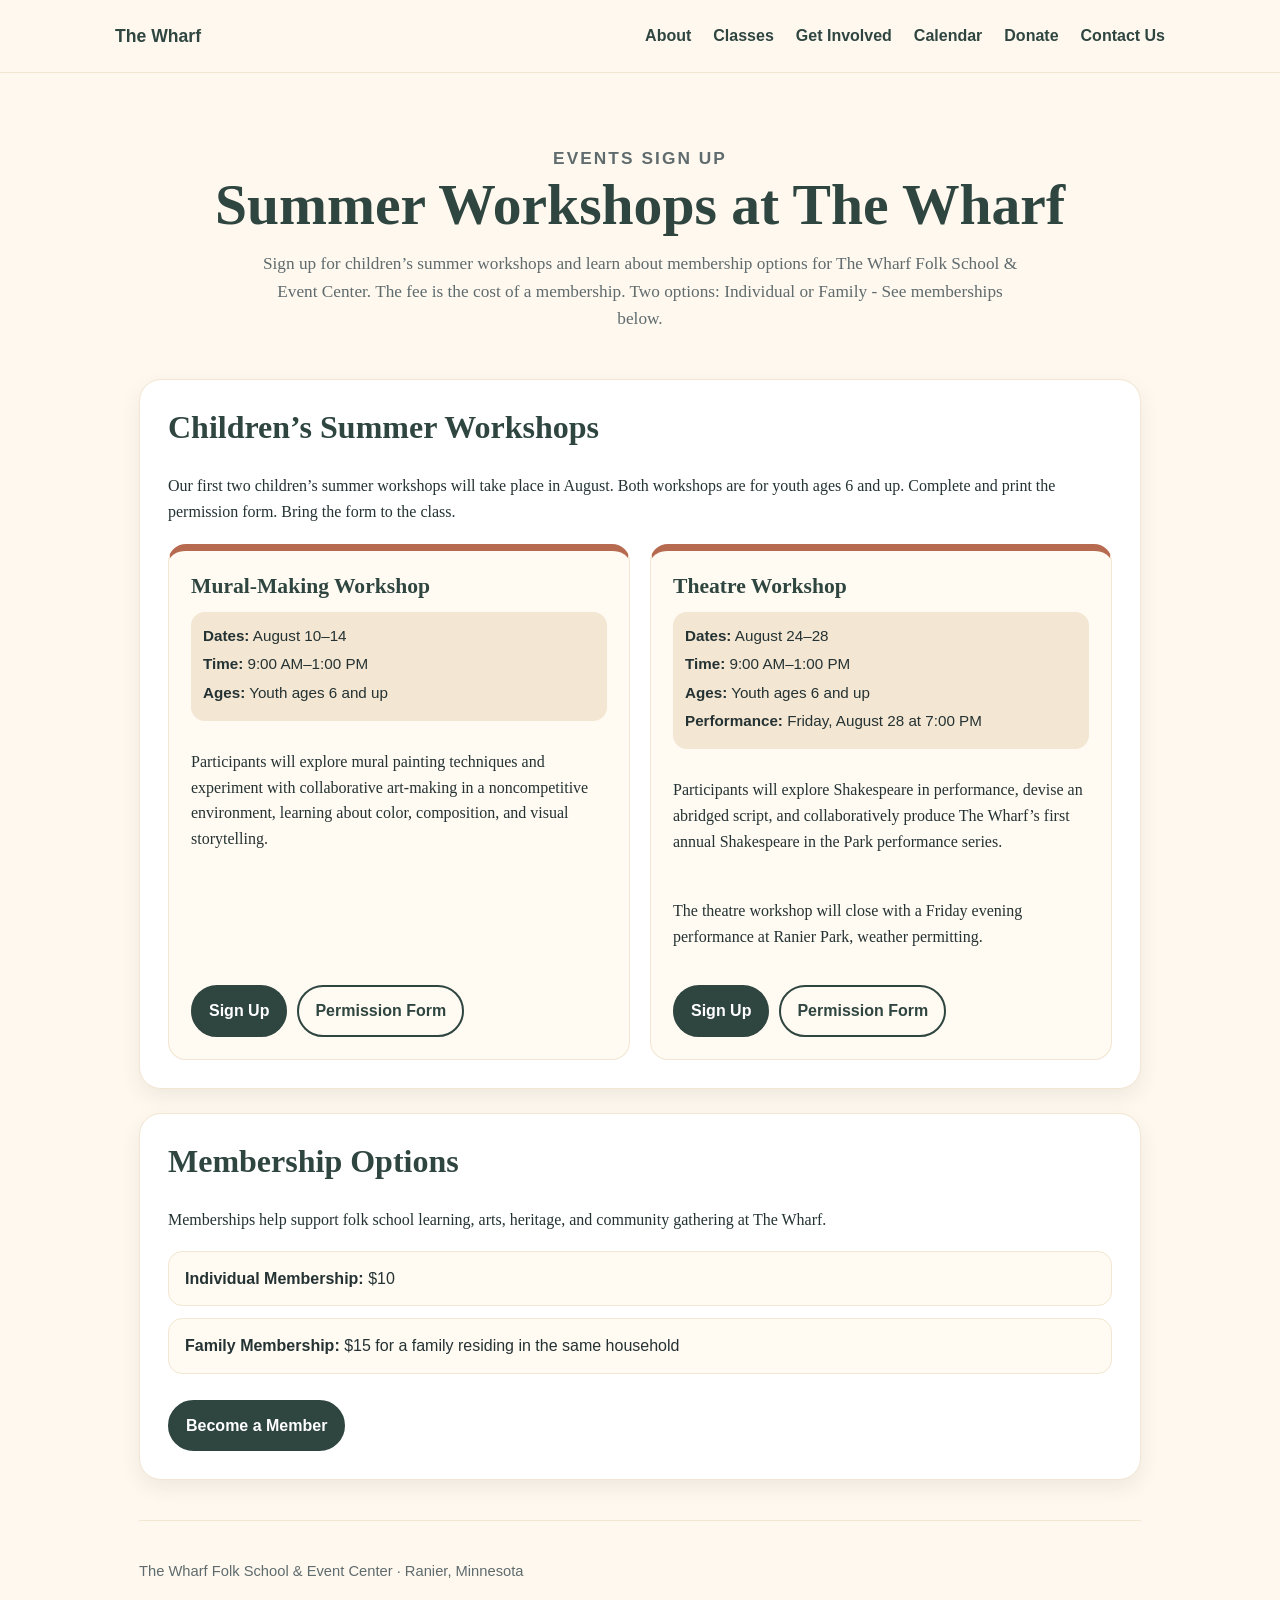
==== events.html @ 9d0b3dff "Enhance event description with membership details Added details about membership fee options for wor" ====
<!DOCTYPE html>
<html lang="en">
<head>
  <meta charset="UTF-8" />
  <meta name="viewport" content="width=device-width, initial-scale=1.0" />
  <title>Events Sign Up | The Wharf Folk School</title>

  <style>
    :root {
      --wharf-green: #2f4540;
      --wharf-blue: #548891;
      --wharf-clay: #b66a50;
      --wharf-cream: #fff8ef;
      --wharf-sand: #f3e6d2;
      --wharf-ink: #243233;
      --wharf-muted: #5f6b6d;
      --white: #ffffff;
    }

    * {
      box-sizing: border-box;
    }

    body {
      margin: 0;
      font-family: Georgia, "Times New Roman", serif;
      color: var(--wharf-ink);
      background: var(--wharf-cream);
      line-height: 1.6;
    }

    .page-wrap {
      max-width: 1050px;
      margin: 0 auto;
      padding: 24px;
    }

    header {
      background: var(--wharf-cream);
      border-bottom: 1px solid var(--wharf-sand);
      padding: 22px 24px;
    }

    .nav-wrap {
      max-width: 1050px;
      margin: 0 auto;
      display: flex;
      justify-content: space-between;
      gap: 18px;
      align-items: center;
      flex-wrap: wrap;
    }

    .brand {
      font-family: Arial, Helvetica, sans-serif;
      font-weight: 800;
      color: var(--wharf-green);
      text-decoration: none;
      font-size: 1.1rem;
    }

    nav {
      display: flex;
      gap: 22px;
      flex-wrap: wrap;
    }

    nav a {
      font-family: Arial, Helvetica, sans-serif;
      font-weight: 800;
      color: var(--wharf-green);
      text-decoration: none;
      font-size: 1rem;
    }

    .hero {
      padding: 48px 0 22px;
      text-align: center;
    }

    .eyebrow {
      text-transform: uppercase;
      letter-spacing: 0.12em;
      font-family: Arial, Helvetica, sans-serif;
      font-size: 0.8rem;
      font-weight: 700;
      color: var(--wharf-blue);
      margin: 0 0 8px;
    }

    h1 {
      margin: 0 0 14px;
      font-size: clamp(2.2rem, 5vw, 3.6rem);
      color: var(--wharf-green);
      line-height: 1.1;
    }

    .hero p {
      max-width: 760px;
      margin: 0 auto;
      font-size: 1.08rem;
      color: var(--wharf-muted);
    }

    .section-card {
      background: var(--white);
      border: 1px solid var(--wharf-sand);
      border-radius: 22px;
      padding: 28px;
      margin: 24px 0;
      box-shadow: 0 8px 20px rgba(36, 50, 51, 0.08);
    }

    h2 {
      margin-top: 0;
      color: var(--wharf-green);
      font-size: 2rem;
      line-height: 1.2;
    }

    .event-grid {
      display: grid;
      grid-template-columns: repeat(2, minmax(0, 1fr));
      gap: 20px;
      margin-top: 20px;
    }

    .event-card {
      background: #fffaf2;
      border: 1px solid var(--wharf-sand);
      border-top: 7px solid var(--wharf-clay);
      border-radius: 18px;
      padding: 22px;
      display: flex;
      flex-direction: column;
      gap: 12px;
    }

    .event-card h3 {
      margin: 0;
      color: var(--wharf-green);
      font-size: 1.35rem;
      line-height: 1.25;
    }

    .event-meta {
      background: var(--wharf-sand);
      border-radius: 14px;
      padding: 12px;
      font-family: Arial, Helvetica, sans-serif;
      font-size: 0.95rem;
    }

    .event-meta div {
      margin-bottom: 4px;
    }

    .btn-row {
      margin-top: auto;
      display: flex;
      flex-wrap: wrap;
      gap: 10px;
      padding-top: 8px;
    }

    .btn {
      display: inline-block;
      text-decoration: none;
      font-family: Arial, Helvetica, sans-serif;
      font-weight: 800;
      padding: 11px 16px;
      border-radius: 999px;
      border: 2px solid var(--wharf-green);
    }

    .btn.primary {
      background: var(--wharf-green);
      color: white;
    }

    .btn.secondary {
      background: transparent;
      color: var(--wharf-green);
    }

    .membership-list {
      display: grid;
      gap: 12px;
      margin: 18px 0;
      padding: 0;
      list-style: none;
    }

    .membership-list li {
      background: #fffaf2;
      border: 1px solid var(--wharf-sand);
      border-radius: 14px;
      padding: 14px 16px;
      font-family: Arial, Helvetica, sans-serif;
    }

    footer {
      margin-top: 40px;
      padding: 24px 0;
      border-top: 1px solid var(--wharf-sand);
      color: var(--wharf-muted);
      font-family: Arial, Helvetica, sans-serif;
      font-size: 0.92rem;
    }

    @media (max-width: 760px) {
      .event-grid {
        grid-template-columns: 1fr;
      }

      nav {
        gap: 14px;
      }
    }
  </style>
</head>

<body>
  <header>
    <div class="nav-wrap">
      <a class="brand" href="index.html">The Wharf</a>
      <nav>
        <a href="index.html#about">About</a>
        <a href="index.html#classes">Classes</a>
        <a href="index.html#get-involved">Get Involved</a>
        <a href="index.html#calendar">Calendar</a>
        <a href="index.html#donate">Donate</a>
        <a href="index.html#contact">Contact Us</a>
      </nav>
    </div>
  </header>

  <main class="page-wrap">
    <section class="hero">
      <p class="eyebrow">Events Sign Up</p>
      <h1>Summer Workshops at The Wharf</h1>
      <p>
        Sign up for children’s summer workshops and learn about membership options
        for The Wharf Folk School & Event Center.  The fee is the cost of a membership. Two options: Individual or Family - See memberships below.
      </p>
    </section>

    <section class="section-card">
      <h2>Children’s Summer Workshops</h2>
      <p>
        Our first two children’s summer workshops will take place in August. 
        Both workshops are for youth ages 6 and up. Complete and print the permission form. Bring the form to the class.
      </p>

      <div class="event-grid">
        <article class="event-card">
          <h3>Mural-Making Workshop</h3>

          <div class="event-meta">
            <div><strong>Dates:</strong> August 10–14</div>
            <div><strong>Time:</strong> 9:00 AM–1:00 PM</div>
            <div><strong>Ages:</strong> Youth ages 6 and up</div>
          </div>

          <p>
            Participants will explore mural painting techniques and experiment with
            collaborative art-making in a noncompetitive environment, learning about
            color, composition, and visual storytelling.
          </p>

          <div class="btn-row">
            <a class="btn primary" href="https://docs.google.com/forms/d/e/1FAIpQLSf8dCU8EZ4JDu1fYjcJKam3uGQJ2OPfTZavpr1LDbMXqXZwCg/viewform?usp=sharing&ouid=109807999510628580161" target="_blank" rel="noopener">
              Sign Up
            </a>

            <a class="btn secondary" href="The_Wharf_Child_Activity_Permission_Form_Fillable.pdf" target="_blank" rel="noopener">
              Permission Form
            </a>
          </div>
        </article>

        <article class="event-card">
          <h3>Theatre Workshop</h3>

          <div class="event-meta">
            <div><strong>Dates:</strong> August 24–28</div>
            <div><strong>Time:</strong> 9:00 AM–1:00 PM</div>
            <div><strong>Ages:</strong> Youth ages 6 and up</div>
            <div><strong>Performance:</strong> Friday, August 28 at 7:00 PM</div>
          </div>

          <p>
            Participants will explore Shakespeare in performance, devise an abridged
            script, and collaboratively produce The Wharf’s first annual Shakespeare
            in the Park performance series.
          </p>

          <p>
            The theatre workshop will close with a Friday evening performance at
            Ranier Park, weather permitting.
          </p>

          <div class="btn-row">
            <a class="btn primary" href="https://docs.google.com/forms/d/e/1FAIpQLSf8dCU8EZ4JDu1fYjcJKam3uGQJ2OPfTZavpr1LDbMXqXZwCg/viewform?usp=sharing&ouid=109807999510628580161" target="_blank" rel="noopener">
              Sign Up
            </a>

            <a class="btn secondary" href="The_Wharf_Child_Activity_Permission_Form_Fillable.pdf" target="_blank" rel="noopener">
              Permission Form
            </a>
          </div>
        </article>
      </div>
    </section>

    <section class="section-card">
      <h2>Membership Options</h2>
      <p>
        Memberships help support folk school learning, arts, heritage, and community
        gathering at The Wharf.
      </p>

      <ul class="membership-list">
        <li><strong>Individual Membership:</strong> $10</li>
        <li><strong>Family Membership:</strong> $15 for a family residing in the same household</li>
      </ul>

      <div class="btn-row">
        <a class="btn primary" href="https://www.zeffy.com/en-US/ticketing/the-wharf-folk-school-and-event-centers-memberships" target="_blank" rel="noopener">
          Become a Member
        </a>
      </div>
    </section>

    <footer>
      <p>The Wharf Folk School & Event Center · Ranier, Minnesota</p>
    </footer>
  </main>
</body>
</html>
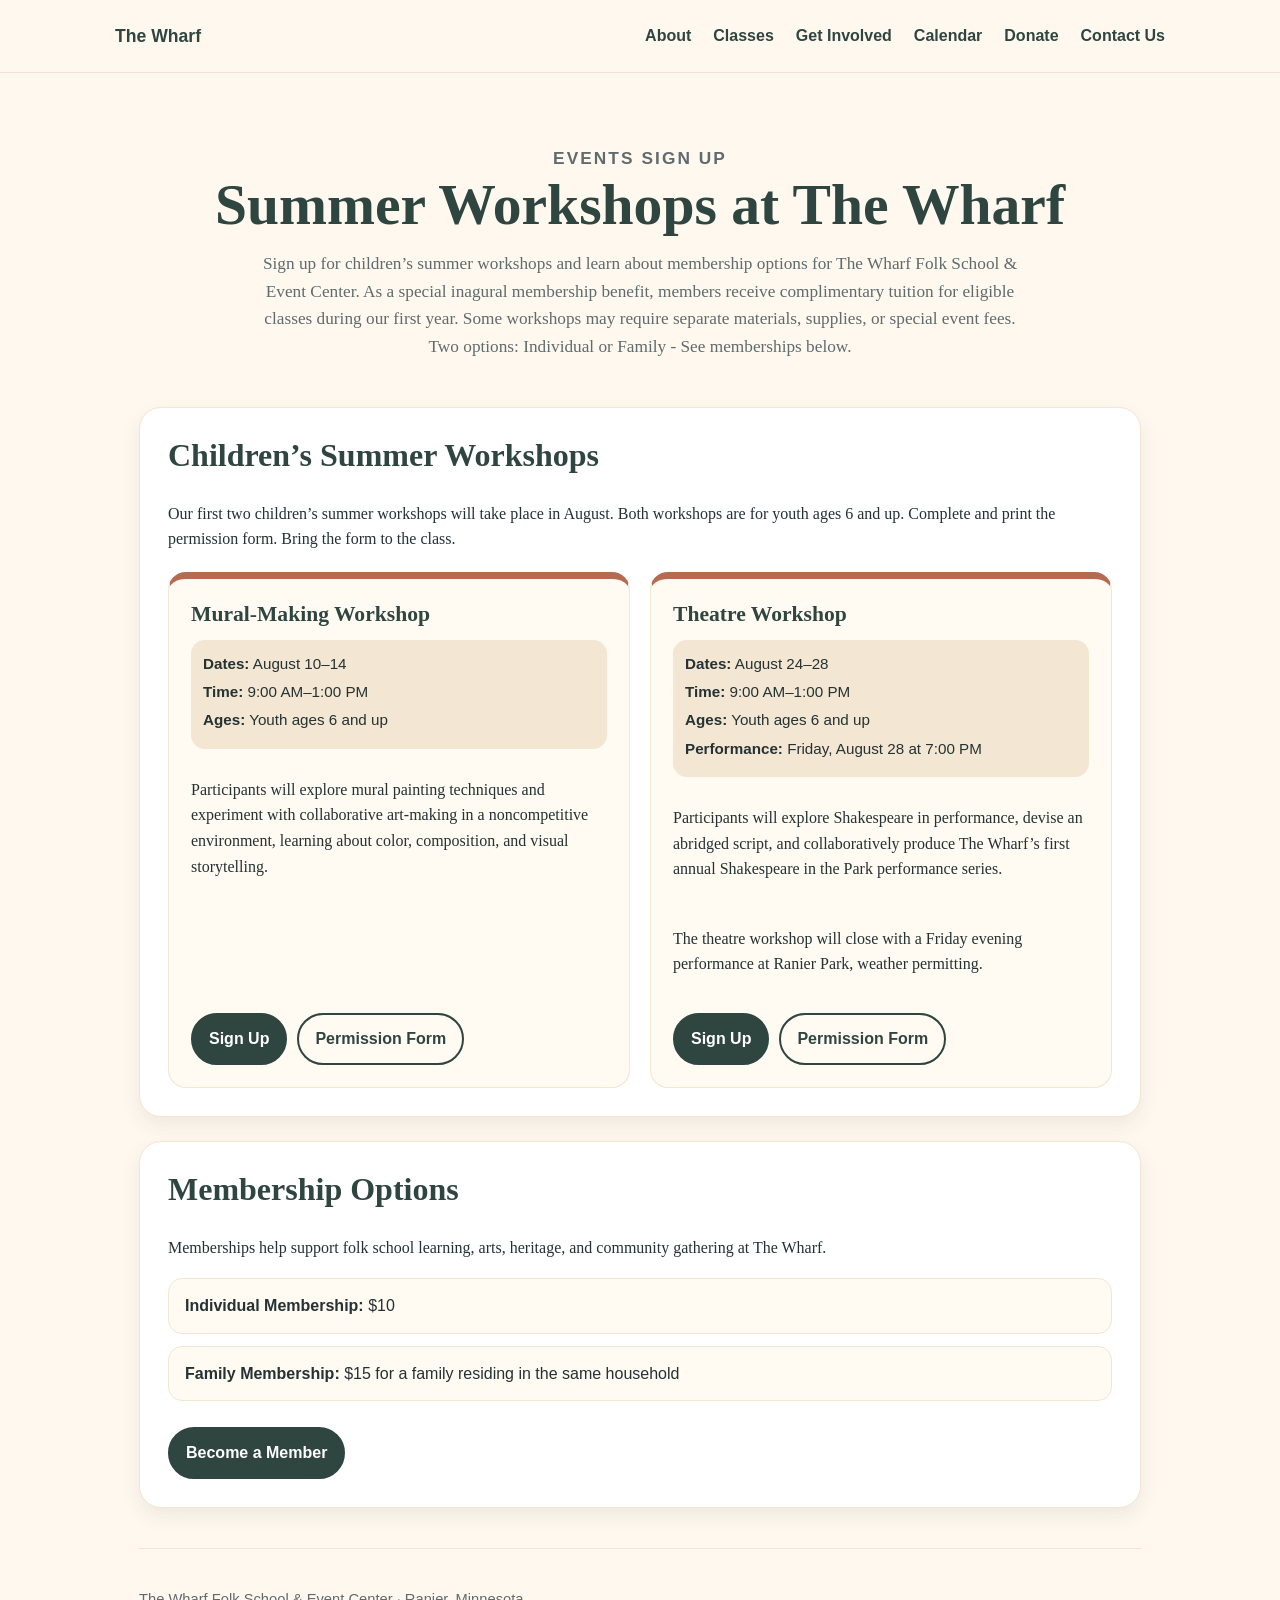
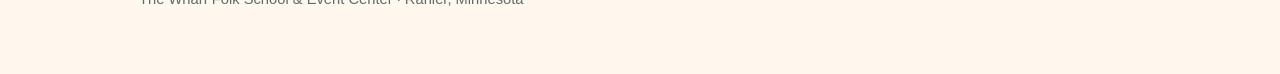
==== commit 34467725: "Revise membership details for summer workshops Updated membership benefits information for summer wo" ====
--- a/events.html
+++ b/events.html
@@ -241,7 +241,7 @@
       <h1>Summer Workshops at The Wharf</h1>
       <p>
         Sign up for children’s summer workshops and learn about membership options
-        for The Wharf Folk School & Event Center.  The fee is the cost of a membership. Two options: Individual or Family - See memberships below.
+        for The Wharf Folk School & Event Center.  As a special inagural membership benefit, members receive complimentary tuition for eligible classes during our first year. Some workshops may require separate materials, supplies, or special event fees. Two options: Individual or Family - See memberships below.
       </p>
     </section>
 
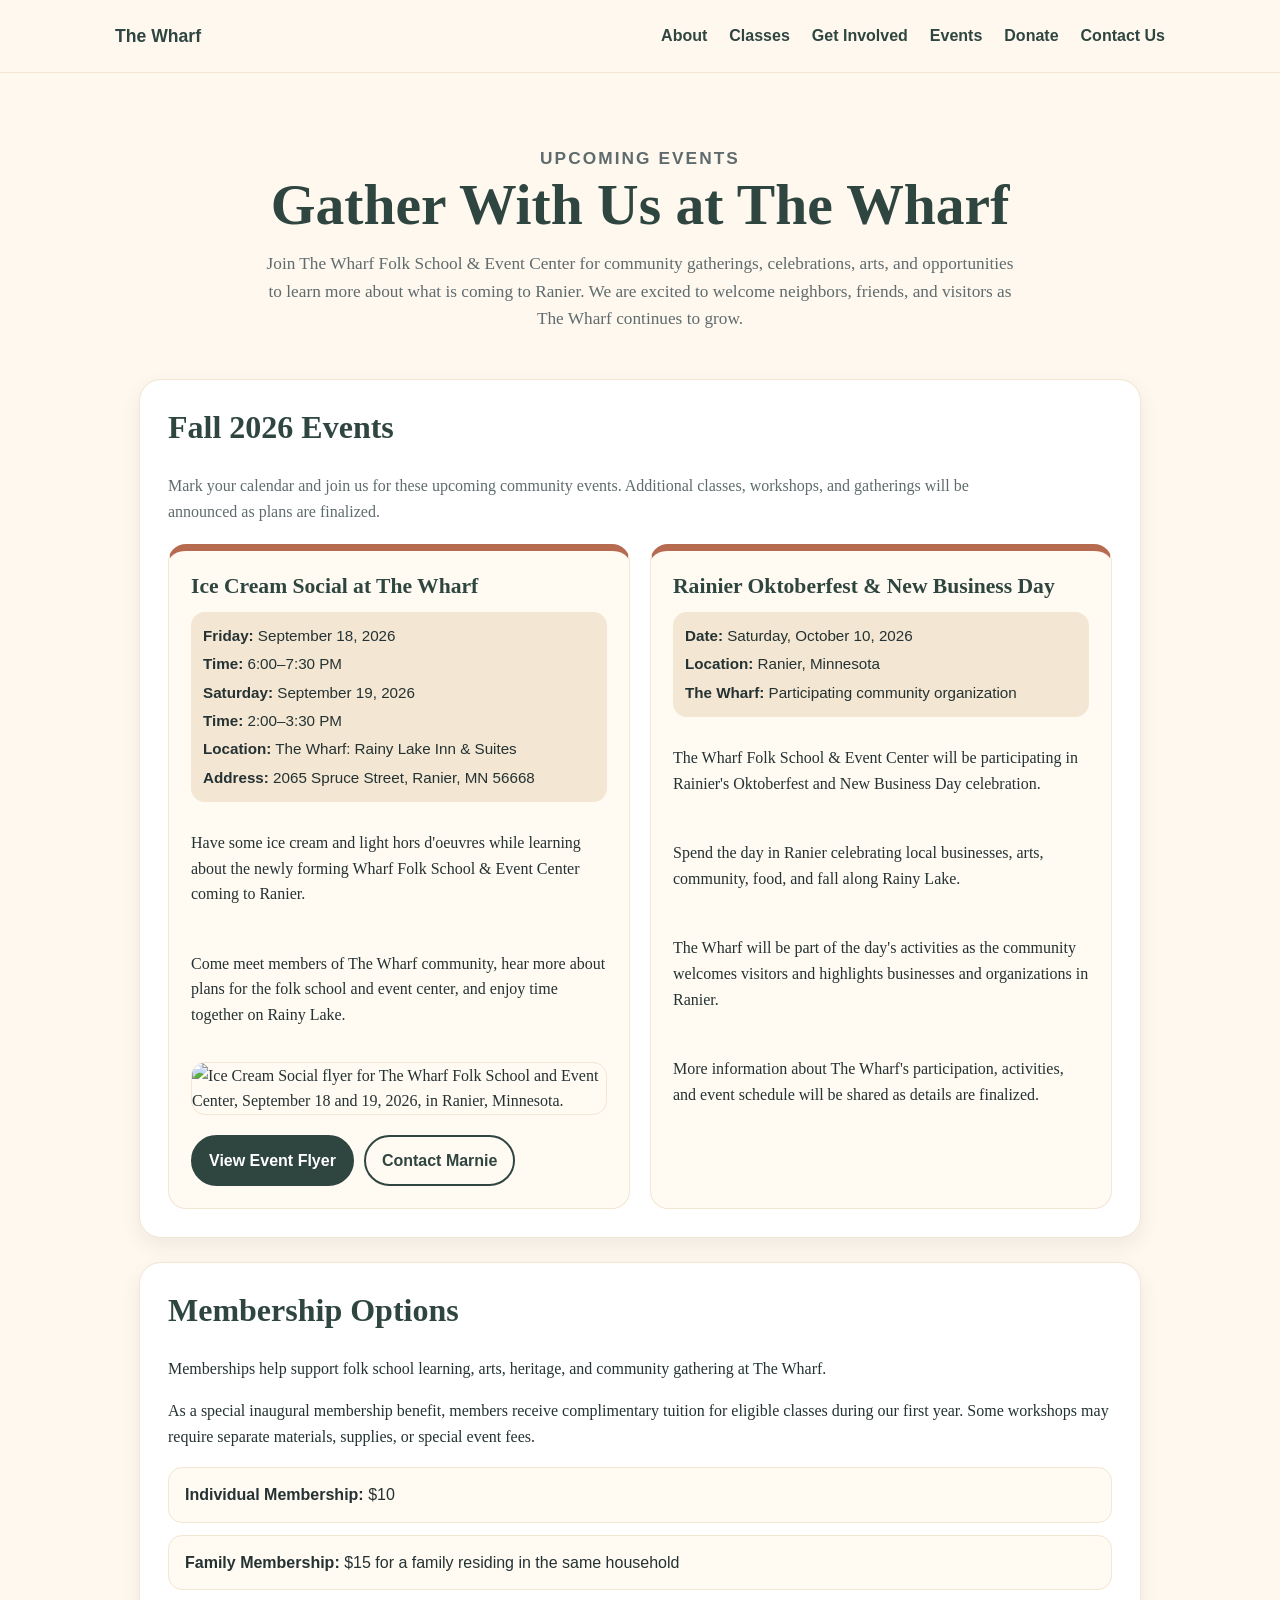
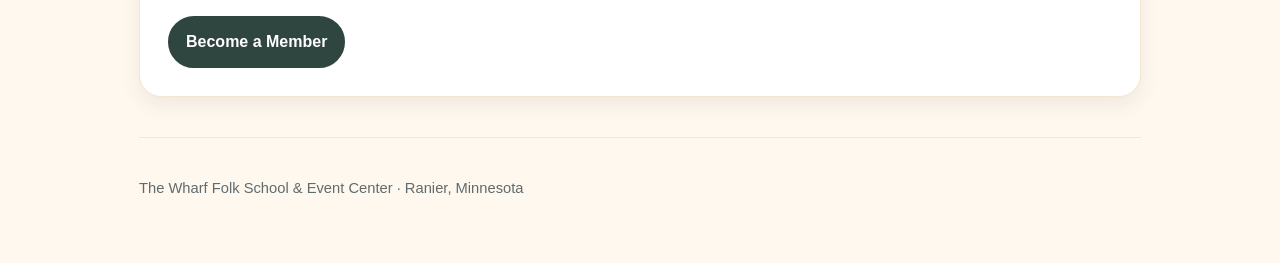
==== commit 349c9e90: "Revise event information and navigation structure Updated event details and improved navigation link" ====
--- a/events.html
+++ b/events.html
@@ -3,7 +3,7 @@
 <head>
   <meta charset="UTF-8" />
   <meta name="viewport" content="width=device-width, initial-scale=1.0" />
-  <title>Events Sign Up | The Wharf Folk School</title>
+  <title>Events | The Wharf Folk School &amp; Event Center</title>
 
   <style>
     :root {
@@ -73,6 +73,11 @@
       font-size: 1rem;
     }
 
+    nav a:hover,
+    nav a:focus {
+      text-decoration: underline;
+    }
+
     .hero {
       padding: 48px 0 22px;
       text-align: center;
@@ -116,6 +121,11 @@
       color: var(--wharf-green);
       font-size: 2rem;
       line-height: 1.2;
+    }
+
+    .section-intro {
+      color: var(--wharf-muted);
+      max-width: 820px;
     }
 
     .event-grid {
@@ -155,6 +165,18 @@
       margin-bottom: 4px;
     }
 
+    .event-meta div:last-child {
+      margin-bottom: 0;
+    }
+
+    .event-image {
+      width: 100%;
+      height: auto;
+      border-radius: 14px;
+      border: 1px solid var(--wharf-sand);
+      margin-top: 6px;
+    }
+
     .btn-row {
       margin-top: auto;
       display: flex;
@@ -183,6 +205,11 @@
       color: var(--wharf-green);
     }
 
+    .btn:hover,
+    .btn:focus {
+      opacity: 0.88;
+    }
+
     .membership-list {
       display: grid;
       gap: 12px;
@@ -216,6 +243,14 @@
       nav {
         gap: 14px;
       }
+
+      .page-wrap {
+        padding: 18px;
+      }
+
+      .section-card {
+        padding: 22px;
+      }
     }
   </style>
 </head>
@@ -224,11 +259,12 @@
   <header>
     <div class="nav-wrap">
       <a class="brand" href="index.html">The Wharf</a>
-      <nav>
+
+      <nav aria-label="Main navigation">
         <a href="index.html#about">About</a>
         <a href="index.html#classes">Classes</a>
         <a href="index.html#get-involved">Get Involved</a>
-        <a href="index.html#calendar">Calendar</a>
+        <a href="events.html">Events</a>
         <a href="index.html#donate">Donate</a>
         <a href="index.html#contact">Contact Us</a>
       </nav>
@@ -236,105 +272,198 @@
   </header>
 
   <main class="page-wrap">
+
     <section class="hero">
-      <p class="eyebrow">Events Sign Up</p>
-      <h1>Summer Workshops at The Wharf</h1>
+      <p class="eyebrow">Upcoming Events</p>
+
+      <h1>Gather With Us at The Wharf</h1>
+
       <p>
-        Sign up for children’s summer workshops and learn about membership options
-        for The Wharf Folk School & Event Center.  As a special inagural membership benefit, members receive complimentary tuition for eligible classes during our first year. Some workshops may require separate materials, supplies, or special event fees. Two options: Individual or Family - See memberships below.
+        Join The Wharf Folk School &amp; Event Center for community gatherings,
+        celebrations, arts, and opportunities to learn more about what is coming
+        to Ranier. We are excited to welcome neighbors, friends, and visitors
+        as The Wharf continues to grow.
       </p>
     </section>
 
+
     <section class="section-card">
-      <h2>Children’s Summer Workshops</h2>
-      <p>
-        Our first two children’s summer workshops will take place in August. 
-        Both workshops are for youth ages 6 and up. Complete and print the permission form. Bring the form to the class.
+      <h2>Fall 2026 Events</h2>
+
+      <p class="section-intro">
+        Mark your calendar and join us for these upcoming community events.
+        Additional classes, workshops, and gatherings will be announced as
+        plans are finalized.
       </p>
 
       <div class="event-grid">
+
+        <!-- ICE CREAM SOCIAL -->
         <article class="event-card">
-          <h3>Mural-Making Workshop</h3>
+          <h3>Ice Cream Social at The Wharf</h3>
 
           <div class="event-meta">
-            <div><strong>Dates:</strong> August 10–14</div>
-            <div><strong>Time:</strong> 9:00 AM–1:00 PM</div>
-            <div><strong>Ages:</strong> Youth ages 6 and up</div>
+            <div>
+              <strong>Friday:</strong>
+              September 18, 2026
+            </div>
+
+            <div>
+              <strong>Time:</strong>
+              6:00–7:30 PM
+            </div>
+
+            <div>
+              <strong>Saturday:</strong>
+              September 19, 2026
+            </div>
+
+            <div>
+              <strong>Time:</strong>
+              2:00–3:30 PM
+            </div>
+
+            <div>
+              <strong>Location:</strong>
+              The Wharf: Rainy Lake Inn &amp; Suites
+            </div>
+
+            <div>
+              <strong>Address:</strong>
+              2065 Spruce Street, Ranier, MN 56668
+            </div>
           </div>
 
           <p>
-            Participants will explore mural painting techniques and experiment with
-            collaborative art-making in a noncompetitive environment, learning about
-            color, composition, and visual storytelling.
-          </p>
+            Have some ice cream and light hors d'oeuvres while learning about
+            the newly forming Wharf Folk School &amp; Event Center coming to Ranier.
+          </p>
+
+          <p>
+            Come meet members of The Wharf community, hear more about plans
+            for the folk school and event center, and enjoy time together
+            on Rainy Lake.
+          </p>
+
+          <img
+            class="event-image"
+            src="images/wharf-ice-cream-social-sept-2026.png"
+            alt="Ice Cream Social flyer for The Wharf Folk School and Event Center, September 18 and 19, 2026, in Ranier, Minnesota."
+          />
 
           <div class="btn-row">
-            <a class="btn primary" href="https://docs.google.com/forms/d/e/1FAIpQLSf8dCU8EZ4JDu1fYjcJKam3uGQJ2OPfTZavpr1LDbMXqXZwCg/viewform?usp=sharing&ouid=109807999510628580161" target="_blank" rel="noopener">
-              Sign Up
+            <a
+              class="btn primary"
+              href="images/wharf-ice-cream-social-sept-2026.png"
+              target="_blank"
+              rel="noopener"
+            >
+              View Event Flyer
             </a>
 
-            <a class="btn secondary" href="The_Wharf_Child_Activity_Permission_Form_Fillable.pdf" target="_blank" rel="noopener">
-              Permission Form
+            <a
+              class="btn secondary"
+              href="mailto:marnieatthewharf@gmail.com"
+            >
+              Contact Marnie
             </a>
           </div>
         </article>
 
+
+        <!-- RAINIER OKTOBERFEST AND NEW BUSINESS DAY -->
         <article class="event-card">
-          <h3>Theatre Workshop</h3>
+          <h3>Rainier Oktoberfest &amp; New Business Day</h3>
 
           <div class="event-meta">
-            <div><strong>Dates:</strong> August 24–28</div>
-            <div><strong>Time:</strong> 9:00 AM–1:00 PM</div>
-            <div><strong>Ages:</strong> Youth ages 6 and up</div>
-            <div><strong>Performance:</strong> Friday, August 28 at 7:00 PM</div>
+            <div>
+              <strong>Date:</strong>
+              Saturday, October 10, 2026
+            </div>
+
+            <div>
+              <strong>Location:</strong>
+              Ranier, Minnesota
+            </div>
+
+            <div>
+              <strong>The Wharf:</strong>
+              Participating community organization
+            </div>
           </div>
 
           <p>
-            Participants will explore Shakespeare in performance, devise an abridged
-            script, and collaboratively produce The Wharf’s first annual Shakespeare
-            in the Park performance series.
-          </p>
-
-          <p>
-            The theatre workshop will close with a Friday evening performance at
-            Ranier Park, weather permitting.
-          </p>
-
-          <div class="btn-row">
-            <a class="btn primary" href="https://docs.google.com/forms/d/e/1FAIpQLSf8dCU8EZ4JDu1fYjcJKam3uGQJ2OPfTZavpr1LDbMXqXZwCg/viewform?usp=sharing&ouid=109807999510628580161" target="_blank" rel="noopener">
-              Sign Up
-            </a>
-
-            <a class="btn secondary" href="The_Wharf_Child_Activity_Permission_Form_Fillable.pdf" target="_blank" rel="noopener">
-              Permission Form
-            </a>
-          </div>
+            The Wharf Folk School &amp; Event Center will be participating in
+            Rainier's Oktoberfest and New Business Day celebration.
+          </p>
+
+          <p>
+            Spend the day in Ranier celebrating local businesses, arts,
+            community, food, and fall along Rainy Lake.
+          </p>
+
+          <p>
+            The Wharf will be part of the day's activities as the community
+            welcomes visitors and highlights businesses and organizations
+            in Ranier.
+          </p>
+
+          <p>
+            More information about The Wharf's participation, activities,
+            and event schedule will be shared as details are finalized.
+          </p>
         </article>
+
       </div>
     </section>
 
+
     <section class="section-card">
       <h2>Membership Options</h2>
+
       <p>
-        Memberships help support folk school learning, arts, heritage, and community
-        gathering at The Wharf.
+        Memberships help support folk school learning, arts, heritage, and
+        community gathering at The Wharf.
       </p>
 
+      <p>
+        As a special inaugural membership benefit, members receive
+        complimentary tuition for eligible classes during our first year.
+        Some workshops may require separate materials, supplies, or special
+        event fees.
+      </p>
+
       <ul class="membership-list">
-        <li><strong>Individual Membership:</strong> $10</li>
-        <li><strong>Family Membership:</strong> $15 for a family residing in the same household</li>
+        <li>
+          <strong>Individual Membership:</strong>
+          $10
+        </li>
+
+        <li>
+          <strong>Family Membership:</strong>
+          $15 for a family residing in the same household
+        </li>
       </ul>
 
       <div class="btn-row">
-        <a class="btn primary" href="https://www.zeffy.com/en-US/ticketing/the-wharf-folk-school-and-event-centers-memberships" target="_blank" rel="noopener">
+        <a
+          class="btn primary"
+          href="https://www.zeffy.com/en-US/ticketing/the-wharf-folk-school-and-event-centers-memberships"
+          target="_blank"
+          rel="noopener"
+        >
           Become a Member
         </a>
       </div>
     </section>
 
+
     <footer>
-      <p>The Wharf Folk School & Event Center · Ranier, Minnesota</p>
+      <p>
+        The Wharf Folk School &amp; Event Center · Ranier, Minnesota
+      </p>
     </footer>
+
   </main>
 </body>
 </html>
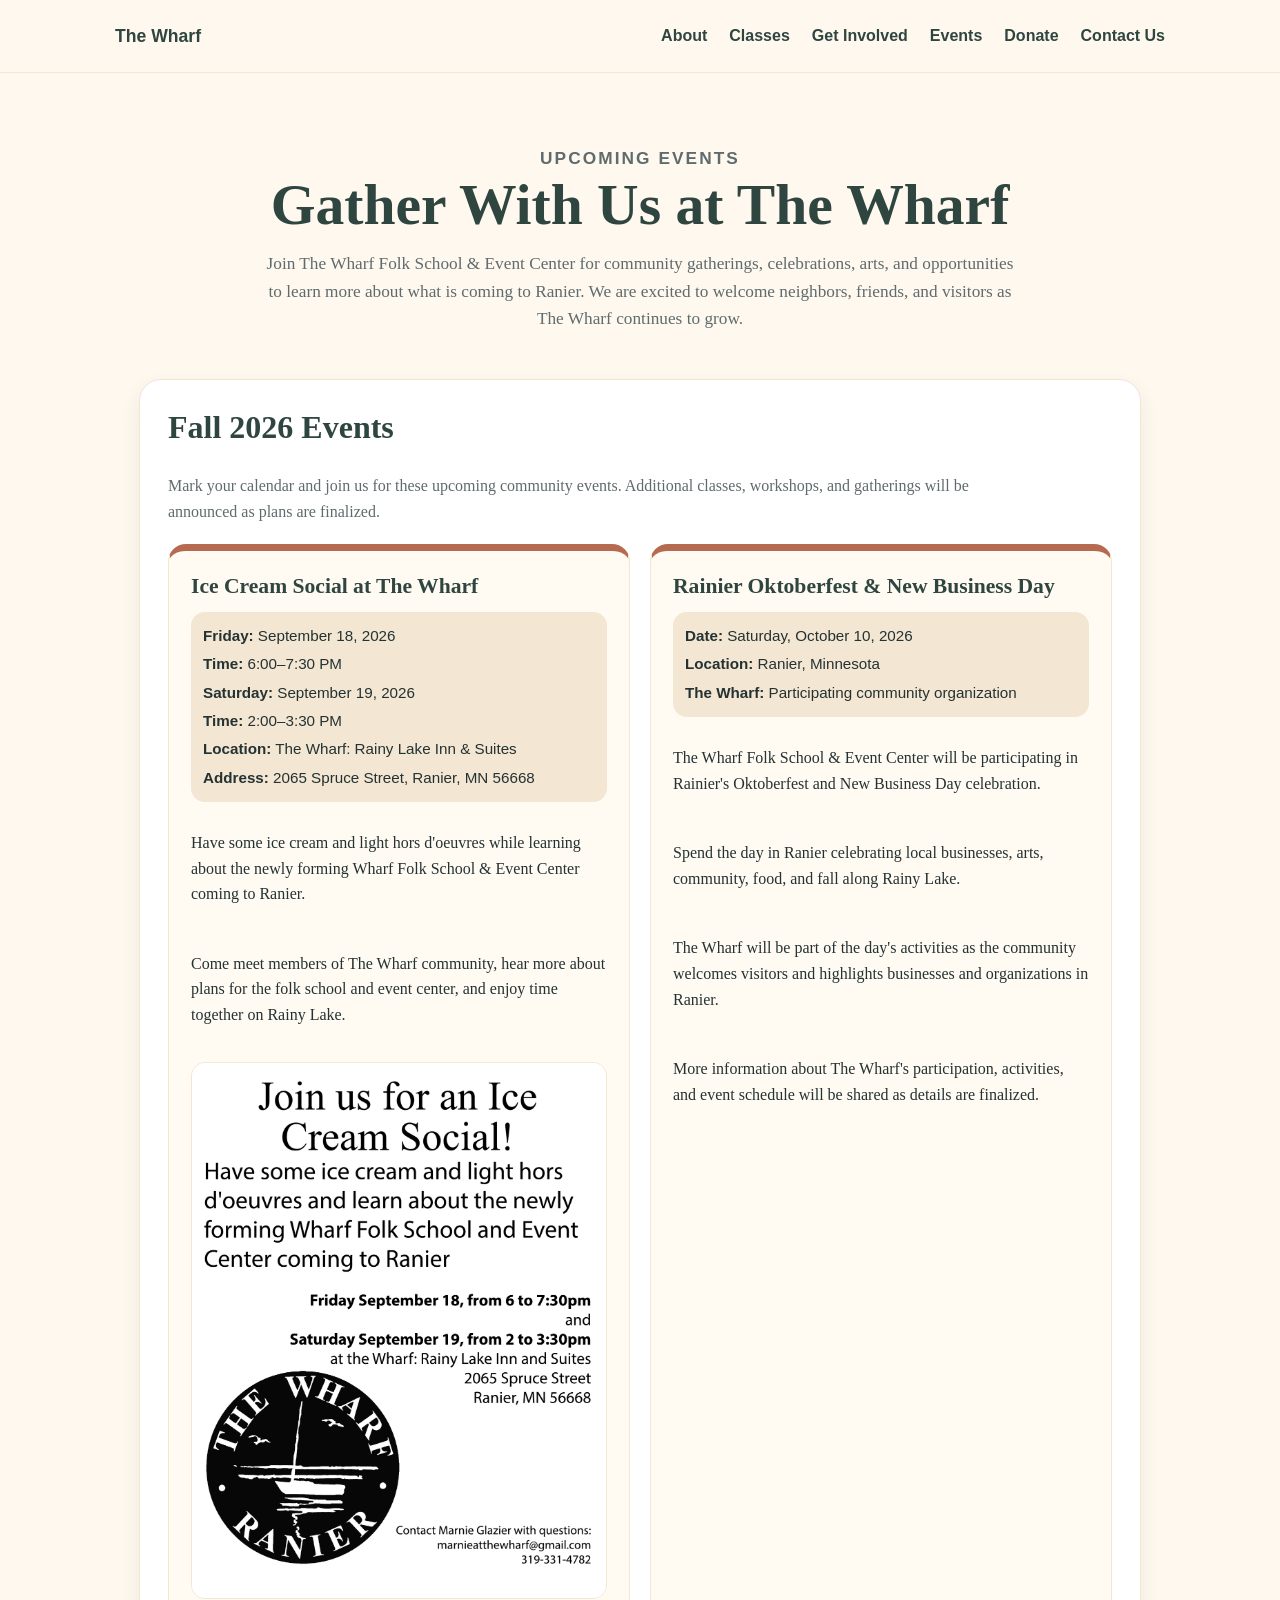
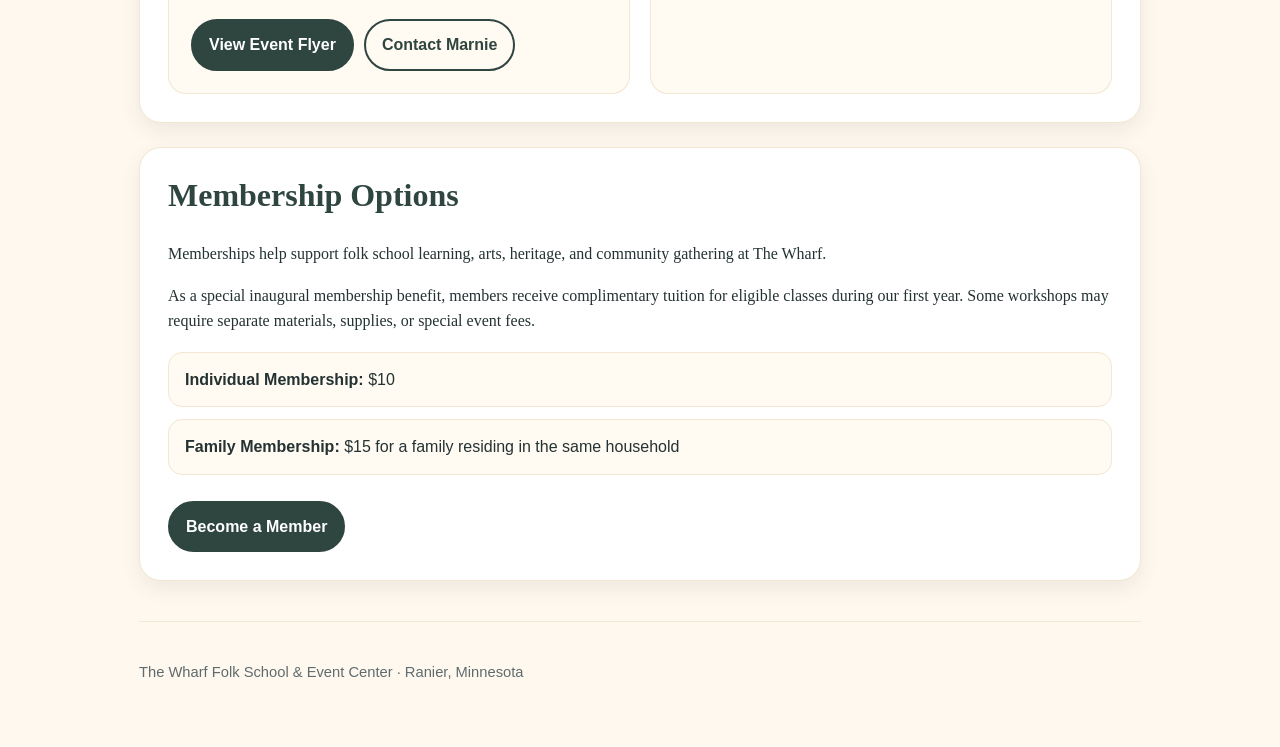
==== commit 2a3b281b: "Update image source path in events.html" ====
--- a/events.html
+++ b/events.html
@@ -347,14 +347,14 @@
 
           <img
             class="event-image"
-            src="images/wharf-ice-cream-social-sept-2026.png"
+            src="wharf-ice-cream-social-sept-2026.png"
             alt="Ice Cream Social flyer for The Wharf Folk School and Event Center, September 18 and 19, 2026, in Ranier, Minnesota."
           />
 
           <div class="btn-row">
             <a
               class="btn primary"
-              href="images/wharf-ice-cream-social-sept-2026.png"
+              href="wharf-ice-cream-social-sept-2026.png"
               target="_blank"
               rel="noopener"
             >
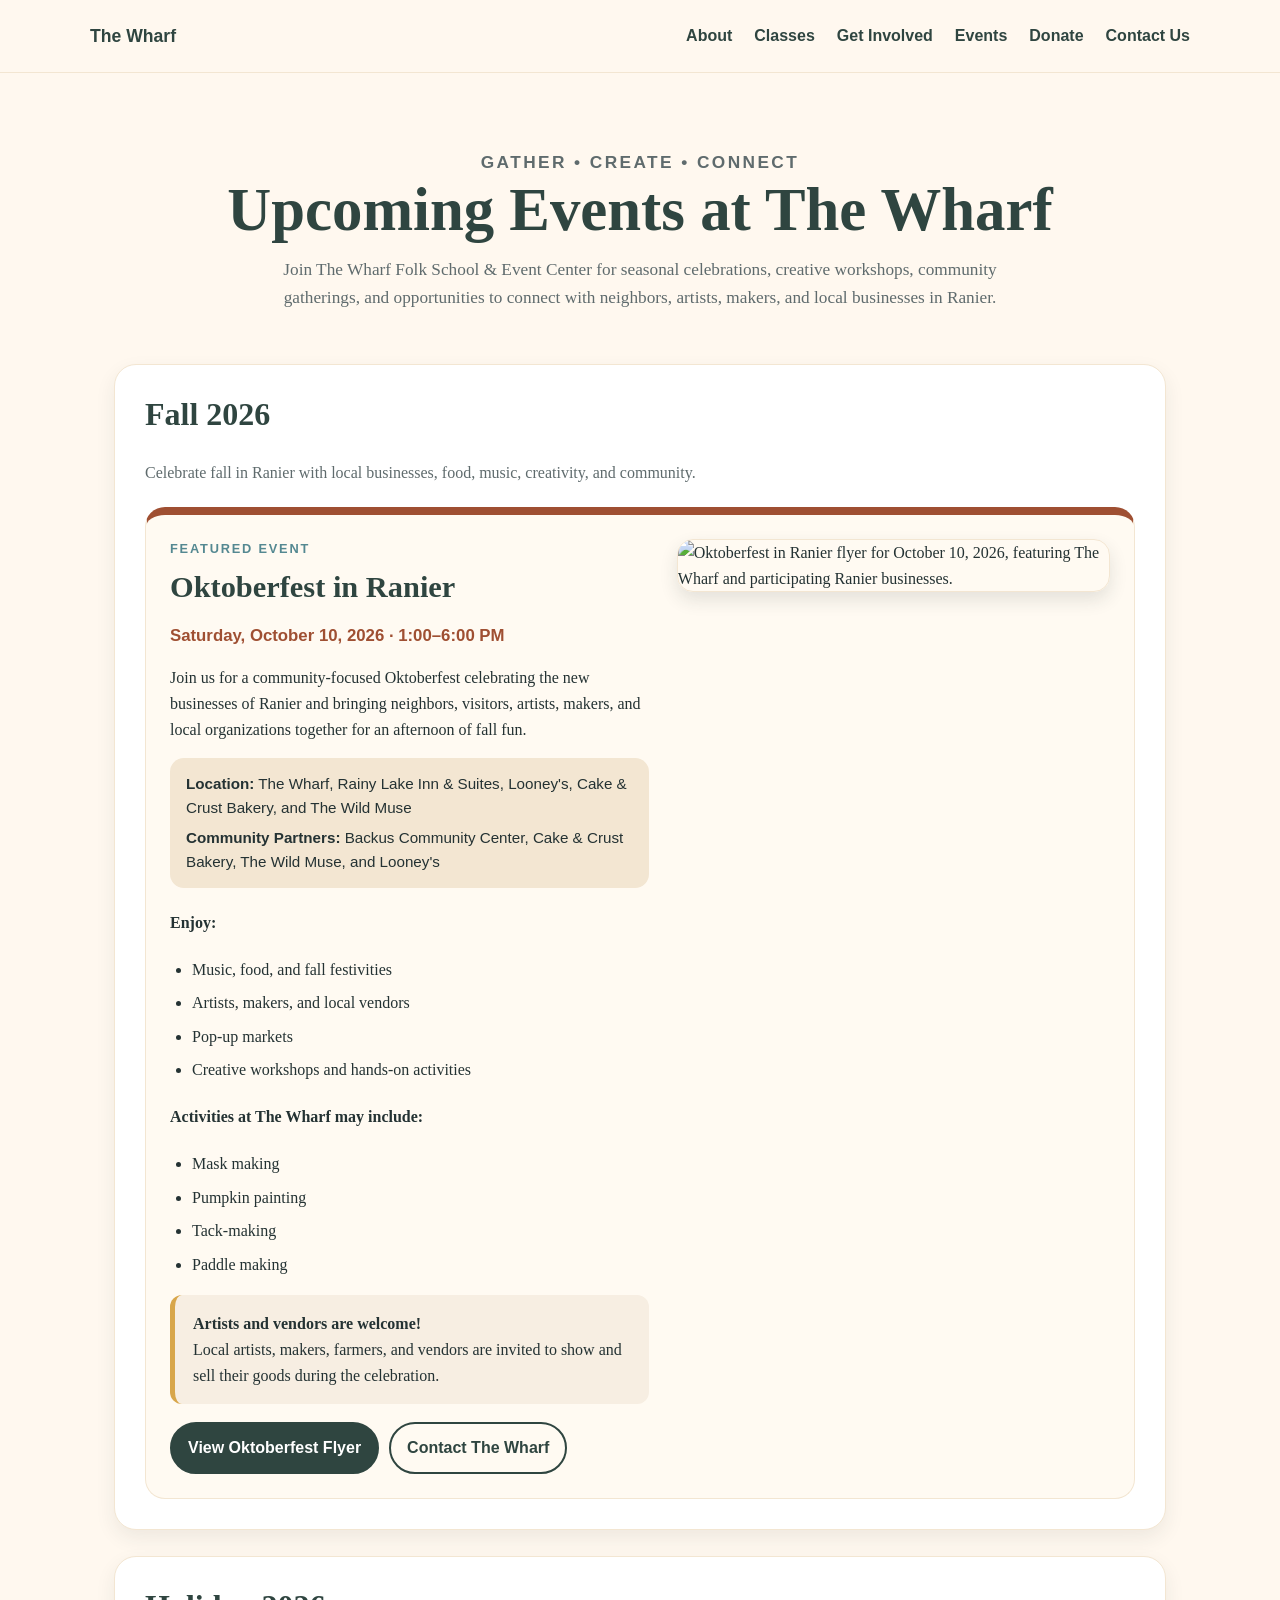
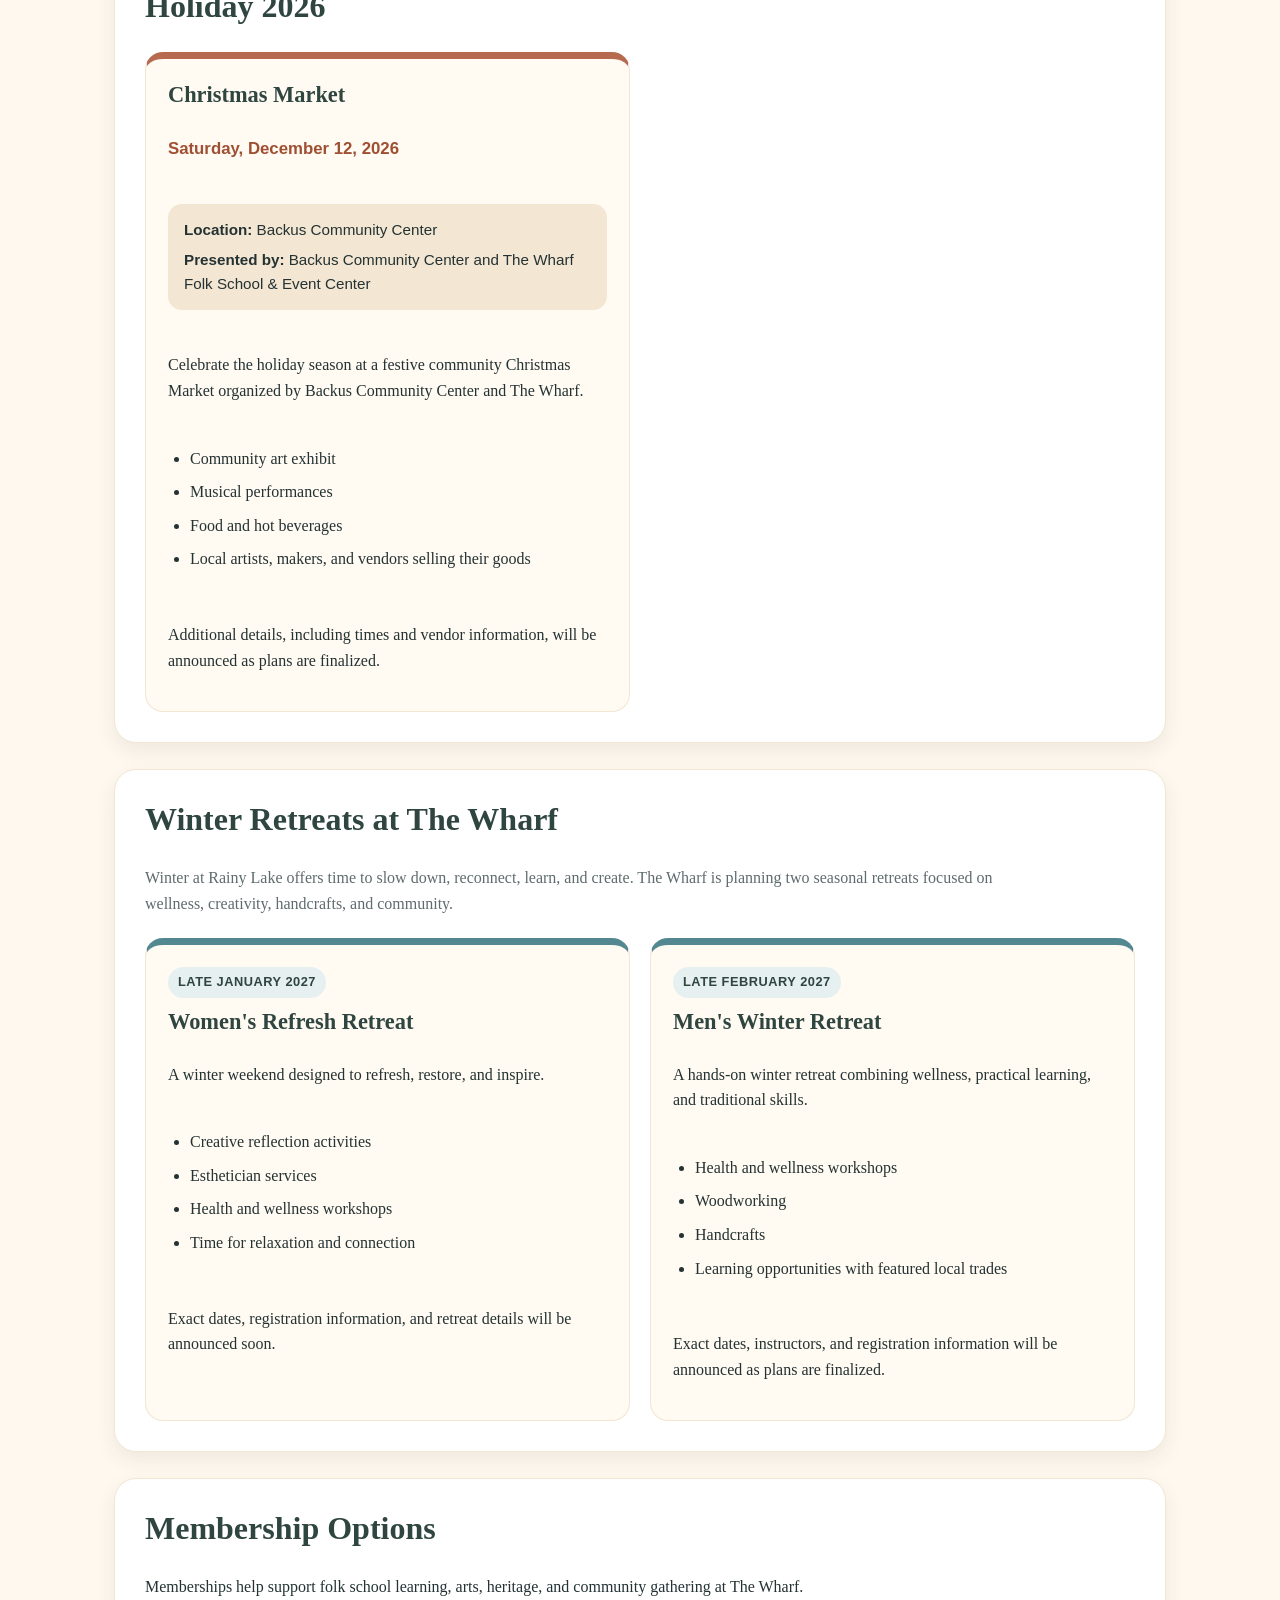
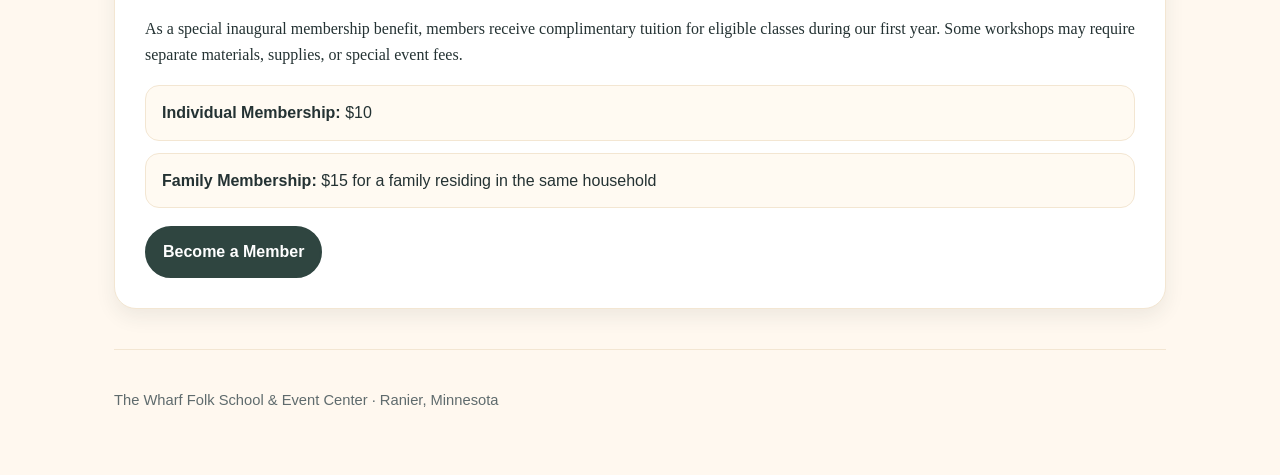
==== commit b7d5be89: "Enhance events.html with SEO and style updates Added a meta description for SEO, updated styles, and" ====
--- a/events.html
+++ b/events.html
@@ -3,7 +3,13 @@
 <head>
   <meta charset="UTF-8" />
   <meta name="viewport" content="width=device-width, initial-scale=1.0" />
+
   <title>Events | The Wharf Folk School &amp; Event Center</title>
+
+  <meta
+    name="description"
+    content="Upcoming events at The Wharf Folk School & Event Center in Ranier, Minnesota, including Oktoberfest, the Christmas Market, and winter retreats."
+  />
 
   <style>
     :root {
@@ -12,6 +18,8 @@
       --wharf-clay: #b66a50;
       --wharf-cream: #fff8ef;
       --wharf-sand: #f3e6d2;
+      --wharf-gold: #d8a64a;
+      --wharf-rust: #9f4f32;
       --wharf-ink: #243233;
       --wharf-muted: #5f6b6d;
       --white: #ffffff;
@@ -30,7 +38,7 @@
     }
 
     .page-wrap {
-      max-width: 1050px;
+      max-width: 1100px;
       margin: 0 auto;
       padding: 24px;
     }
@@ -42,7 +50,7 @@
     }
 
     .nav-wrap {
-      max-width: 1050px;
+      max-width: 1100px;
       margin: 0 auto;
       display: flex;
       justify-content: space-between;
@@ -79,29 +87,29 @@
     }
 
     .hero {
-      padding: 48px 0 22px;
+      padding: 52px 0 26px;
       text-align: center;
     }
 
     .eyebrow {
       text-transform: uppercase;
-      letter-spacing: 0.12em;
+      letter-spacing: 0.14em;
       font-family: Arial, Helvetica, sans-serif;
       font-size: 0.8rem;
-      font-weight: 700;
+      font-weight: 800;
       color: var(--wharf-blue);
       margin: 0 0 8px;
     }
 
     h1 {
       margin: 0 0 14px;
-      font-size: clamp(2.2rem, 5vw, 3.6rem);
+      font-size: clamp(2.35rem, 5vw, 3.8rem);
       color: var(--wharf-green);
-      line-height: 1.1;
+      line-height: 1.08;
     }
 
     .hero p {
-      max-width: 760px;
+      max-width: 780px;
       margin: 0 auto;
       font-size: 1.08rem;
       color: var(--wharf-muted);
@@ -111,8 +119,8 @@
       background: var(--white);
       border: 1px solid var(--wharf-sand);
       border-radius: 22px;
-      padding: 28px;
-      margin: 24px 0;
+      padding: 30px;
+      margin: 26px 0;
       box-shadow: 0 8px 20px rgba(36, 50, 51, 0.08);
     }
 
@@ -123,16 +131,81 @@
       line-height: 1.2;
     }
 
+    h3 {
+      color: var(--wharf-green);
+      line-height: 1.25;
+    }
+
     .section-intro {
       color: var(--wharf-muted);
-      max-width: 820px;
+      max-width: 850px;
+    }
+
+    .featured-event {
+      display: grid;
+      grid-template-columns: 1.05fr 0.95fr;
+      gap: 28px;
+      align-items: start;
+      margin-top: 22px;
+      background: #fffaf2;
+      border: 1px solid var(--wharf-sand);
+      border-top: 8px solid var(--wharf-rust);
+      border-radius: 20px;
+      padding: 24px;
+    }
+
+    .featured-event h3 {
+      margin: 0 0 8px;
+      font-size: 1.9rem;
+    }
+
+    .event-date {
+      font-family: Arial, Helvetica, sans-serif;
+      font-weight: 800;
+      color: var(--wharf-rust);
+      font-size: 1.05rem;
+      margin-bottom: 16px;
+    }
+
+    .event-meta {
+      background: var(--wharf-sand);
+      border-radius: 14px;
+      padding: 14px 16px;
+      font-family: Arial, Helvetica, sans-serif;
+      font-size: 0.95rem;
+      margin: 16px 0;
+    }
+
+    .event-meta div {
+      margin-bottom: 5px;
+    }
+
+    .event-meta div:last-child {
+      margin-bottom: 0;
+    }
+
+    .event-list {
+      padding-left: 22px;
+    }
+
+    .event-list li {
+      margin-bottom: 8px;
+    }
+
+    .event-image {
+      width: 100%;
+      height: auto;
+      display: block;
+      border-radius: 16px;
+      border: 1px solid var(--wharf-sand);
+      box-shadow: 0 8px 18px rgba(36, 50, 51, 0.12);
     }
 
     .event-grid {
       display: grid;
       grid-template-columns: repeat(2, minmax(0, 1fr));
       gap: 20px;
-      margin-top: 20px;
+      margin-top: 22px;
     }
 
     .event-card {
@@ -143,46 +216,45 @@
       padding: 22px;
       display: flex;
       flex-direction: column;
-      gap: 12px;
+      gap: 10px;
+    }
+
+    .event-card.winter {
+      border-top-color: var(--wharf-blue);
     }
 
     .event-card h3 {
       margin: 0;
+      font-size: 1.4rem;
+    }
+
+    .tba {
+      display: inline-block;
+      width: fit-content;
+      background: #e6f0f1;
       color: var(--wharf-green);
-      font-size: 1.35rem;
-      line-height: 1.25;
-    }
-
-    .event-meta {
-      background: var(--wharf-sand);
-      border-radius: 14px;
-      padding: 12px;
-      font-family: Arial, Helvetica, sans-serif;
-      font-size: 0.95rem;
-    }
-
-    .event-meta div {
-      margin-bottom: 4px;
-    }
-
-    .event-meta div:last-child {
-      margin-bottom: 0;
-    }
-
-    .event-image {
-      width: 100%;
-      height: auto;
-      border-radius: 14px;
-      border: 1px solid var(--wharf-sand);
-      margin-top: 6px;
+      border-radius: 999px;
+      padding: 5px 10px;
+      font-family: Arial, Helvetica, sans-serif;
+      font-size: 0.8rem;
+      font-weight: 800;
+      text-transform: uppercase;
+      letter-spacing: 0.04em;
+    }
+
+    .callout {
+      margin-top: 18px;
+      padding: 16px 18px;
+      background: #f7eee2;
+      border-left: 5px solid var(--wharf-gold);
+      border-radius: 12px;
     }
 
     .btn-row {
-      margin-top: auto;
+      margin-top: 18px;
       display: flex;
       flex-wrap: wrap;
       gap: 10px;
-      padding-top: 8px;
     }
 
     .btn {
@@ -235,7 +307,8 @@
       font-size: 0.92rem;
     }
 
-    @media (max-width: 760px) {
+    @media (max-width: 800px) {
+      .featured-event,
       .event-grid {
         grid-template-columns: 1fr;
       }
@@ -256,9 +329,13 @@
 </head>
 
 <body>
+
   <header>
     <div class="nav-wrap">
-      <a class="brand" href="index.html">The Wharf</a>
+
+      <a class="brand" href="index.html">
+        The Wharf
+      </a>
 
       <nav aria-label="Main navigation">
         <a href="index.html#about">About</a>
@@ -268,172 +345,291 @@
         <a href="index.html#donate">Donate</a>
         <a href="index.html#contact">Contact Us</a>
       </nav>
+
     </div>
   </header>
 
+
   <main class="page-wrap">
 
     <section class="hero">
-      <p class="eyebrow">Upcoming Events</p>
-
-      <h1>Gather With Us at The Wharf</h1>
+
+      <p class="eyebrow">
+        Gather • Create • Connect
+      </p>
+
+      <h1>
+        Upcoming Events at The Wharf
+      </h1>
 
       <p>
-        Join The Wharf Folk School &amp; Event Center for community gatherings,
-        celebrations, arts, and opportunities to learn more about what is coming
-        to Ranier. We are excited to welcome neighbors, friends, and visitors
-        as The Wharf continues to grow.
+        Join The Wharf Folk School &amp; Event Center for seasonal celebrations,
+        creative workshops, community gatherings, and opportunities to connect
+        with neighbors, artists, makers, and local businesses in Ranier.
       </p>
+
     </section>
 
 
     <section class="section-card">
-      <h2>Fall 2026 Events</h2>
+
+      <h2>Fall 2026</h2>
 
       <p class="section-intro">
-        Mark your calendar and join us for these upcoming community events.
-        Additional classes, workshops, and gatherings will be announced as
-        plans are finalized.
+        Celebrate fall in Ranier with local businesses, food, music,
+        creativity, and community.
       </p>
 
-      <div class="event-grid">
-
-        <!-- ICE CREAM SOCIAL -->
-        <article class="event-card">
-          <h3>Ice Cream Social at The Wharf</h3>
+
+      <article class="featured-event">
+
+        <div>
+
+          <p class="eyebrow">
+            Featured Event
+          </p>
+
+          <h3>
+            Oktoberfest in Ranier
+          </h3>
+
+          <p class="event-date">
+            Saturday, October 10, 2026 · 1:00–6:00 PM
+          </p>
+
+          <p>
+            Join us for a community-focused Oktoberfest celebrating the new
+            businesses of Ranier and bringing neighbors, visitors, artists,
+            makers, and local organizations together for an afternoon of
+            fall fun.
+          </p>
 
           <div class="event-meta">
-            <div>
-              <strong>Friday:</strong>
-              September 18, 2026
-            </div>
-
-            <div>
-              <strong>Time:</strong>
-              6:00–7:30 PM
-            </div>
-
-            <div>
-              <strong>Saturday:</strong>
-              September 19, 2026
-            </div>
-
-            <div>
-              <strong>Time:</strong>
-              2:00–3:30 PM
-            </div>
 
             <div>
               <strong>Location:</strong>
-              The Wharf: Rainy Lake Inn &amp; Suites
+              The Wharf, Rainy Lake Inn &amp; Suites, Looney's,
+              Cake &amp; Crust Bakery, and The Wild Muse
             </div>
 
             <div>
-              <strong>Address:</strong>
-              2065 Spruce Street, Ranier, MN 56668
+              <strong>Community Partners:</strong>
+              Backus Community Center, Cake &amp; Crust Bakery,
+              The Wild Muse, and Looney's
             </div>
+
           </div>
 
-          <p>
-            Have some ice cream and light hors d'oeuvres while learning about
-            the newly forming Wharf Folk School &amp; Event Center coming to Ranier.
-          </p>
-
-          <p>
-            Come meet members of The Wharf community, hear more about plans
-            for the folk school and event center, and enjoy time together
-            on Rainy Lake.
-          </p>
-
-          <img
-            class="event-image"
-            src="wharf-ice-cream-social-sept-2026.png"
-            alt="Ice Cream Social flyer for The Wharf Folk School and Event Center, September 18 and 19, 2026, in Ranier, Minnesota."
-          />
+          <h4>Enjoy:</h4>
+
+          <ul class="event-list">
+            <li>Music, food, and fall festivities</li>
+            <li>Artists, makers, and local vendors</li>
+            <li>Pop-up markets</li>
+            <li>Creative workshops and hands-on activities</li>
+          </ul>
+
+          <h4>Activities at The Wharf may include:</h4>
+
+          <ul class="event-list">
+            <li>Mask making</li>
+            <li>Pumpkin painting</li>
+            <li>Tack-making</li>
+            <li>Paddle making</li>
+          </ul>
+
+          <div class="callout">
+            <strong>Artists and vendors are welcome!</strong><br />
+            Local artists, makers, farmers, and vendors are invited to
+            show and sell their goods during the celebration.
+          </div>
 
           <div class="btn-row">
+
             <a
               class="btn primary"
-              href="wharf-ice-cream-social-sept-2026.png"
+              href="oktoberfest-ranier-2026.png"
               target="_blank"
               rel="noopener"
             >
-              View Event Flyer
+              View Oktoberfest Flyer
             </a>
 
             <a
               class="btn secondary"
               href="mailto:marnieatthewharf@gmail.com"
             >
-              Contact Marnie
+              Contact The Wharf
             </a>
+
           </div>
-        </article>
-
-
-        <!-- RAINIER OKTOBERFEST AND NEW BUSINESS DAY -->
+
+        </div>
+
+
+        <div>
+
+          <img
+            class="event-image"
+            src="oktoberfest-ranier-2026.png"
+            alt="Oktoberfest in Ranier flyer for October 10, 2026, featuring The Wharf and participating Ranier businesses."
+          />
+
+        </div>
+
+      </article>
+
+    </section>
+
+
+    <section class="section-card">
+
+      <h2>Holiday 2026</h2>
+
+      <div class="event-grid">
+
         <article class="event-card">
-          <h3>Rainier Oktoberfest &amp; New Business Day</h3>
+
+          <h3>
+            Christmas Market
+          </h3>
+
+          <p class="event-date">
+            Saturday, December 12, 2026
+          </p>
 
           <div class="event-meta">
-            <div>
-              <strong>Date:</strong>
-              Saturday, October 10, 2026
-            </div>
 
             <div>
               <strong>Location:</strong>
-              Ranier, Minnesota
+              Backus Community Center
             </div>
 
             <div>
-              <strong>The Wharf:</strong>
-              Participating community organization
+              <strong>Presented by:</strong>
+              Backus Community Center and The Wharf Folk School &amp; Event Center
             </div>
+
           </div>
 
           <p>
-            The Wharf Folk School &amp; Event Center will be participating in
-            Rainier's Oktoberfest and New Business Day celebration.
-          </p>
+            Celebrate the holiday season at a festive community Christmas
+            Market organized by Backus Community Center and The Wharf.
+          </p>
+
+          <ul class="event-list">
+            <li>Community art exhibit</li>
+            <li>Musical performances</li>
+            <li>Food and hot beverages</li>
+            <li>Local artists, makers, and vendors selling their goods</li>
+          </ul>
 
           <p>
-            Spend the day in Ranier celebrating local businesses, arts,
-            community, food, and fall along Rainy Lake.
-          </p>
+            Additional details, including times and vendor information,
+            will be announced as plans are finalized.
+          </p>
+
+        </article>
+
+      </div>
+
+    </section>
+
+
+    <section class="section-card">
+
+      <h2>Winter Retreats at The Wharf</h2>
+
+      <p class="section-intro">
+        Winter at Rainy Lake offers time to slow down, reconnect, learn,
+        and create. The Wharf is planning two seasonal retreats focused
+        on wellness, creativity, handcrafts, and community.
+      </p>
+
+
+      <div class="event-grid">
+
+        <article class="event-card winter">
+
+          <span class="tba">
+            Late January 2027
+          </span>
+
+          <h3>
+            Women's Refresh Retreat
+          </h3>
 
           <p>
-            The Wharf will be part of the day's activities as the community
-            welcomes visitors and highlights businesses and organizations
-            in Ranier.
-          </p>
+            A winter weekend designed to refresh, restore, and inspire.
+          </p>
+
+          <ul class="event-list">
+            <li>Creative reflection activities</li>
+            <li>Esthetician services</li>
+            <li>Health and wellness workshops</li>
+            <li>Time for relaxation and connection</li>
+          </ul>
 
           <p>
-            More information about The Wharf's participation, activities,
-            and event schedule will be shared as details are finalized.
-          </p>
+            Exact dates, registration information, and retreat details
+            will be announced soon.
+          </p>
+
         </article>
 
+
+        <article class="event-card winter">
+
+          <span class="tba">
+            Late February 2027
+          </span>
+
+          <h3>
+            Men's Winter Retreat
+          </h3>
+
+          <p>
+            A hands-on winter retreat combining wellness, practical
+            learning, and traditional skills.
+          </p>
+
+          <ul class="event-list">
+            <li>Health and wellness workshops</li>
+            <li>Woodworking</li>
+            <li>Handcrafts</li>
+            <li>Learning opportunities with featured local trades</li>
+          </ul>
+
+          <p>
+            Exact dates, instructors, and registration information
+            will be announced as plans are finalized.
+          </p>
+
+        </article>
+
       </div>
+
     </section>
 
 
     <section class="section-card">
+
       <h2>Membership Options</h2>
 
       <p>
-        Memberships help support folk school learning, arts, heritage, and
-        community gathering at The Wharf.
+        Memberships help support folk school learning, arts, heritage,
+        and community gathering at The Wharf.
       </p>
 
       <p>
         As a special inaugural membership benefit, members receive
         complimentary tuition for eligible classes during our first year.
-        Some workshops may require separate materials, supplies, or special
-        event fees.
+        Some workshops may require separate materials, supplies, or
+        special event fees.
       </p>
 
       <ul class="membership-list">
+
         <li>
           <strong>Individual Membership:</strong>
           $10
@@ -443,9 +639,11 @@
           <strong>Family Membership:</strong>
           $15 for a family residing in the same household
         </li>
+
       </ul>
 
       <div class="btn-row">
+
         <a
           class="btn primary"
           href="https://www.zeffy.com/en-US/ticketing/the-wharf-folk-school-and-event-centers-memberships"
@@ -454,16 +652,21 @@
         >
           Become a Member
         </a>
+
       </div>
+
     </section>
 
 
     <footer>
+
       <p>
         The Wharf Folk School &amp; Event Center · Ranier, Minnesota
       </p>
+
     </footer>
 
   </main>
+
 </body>
 </html>
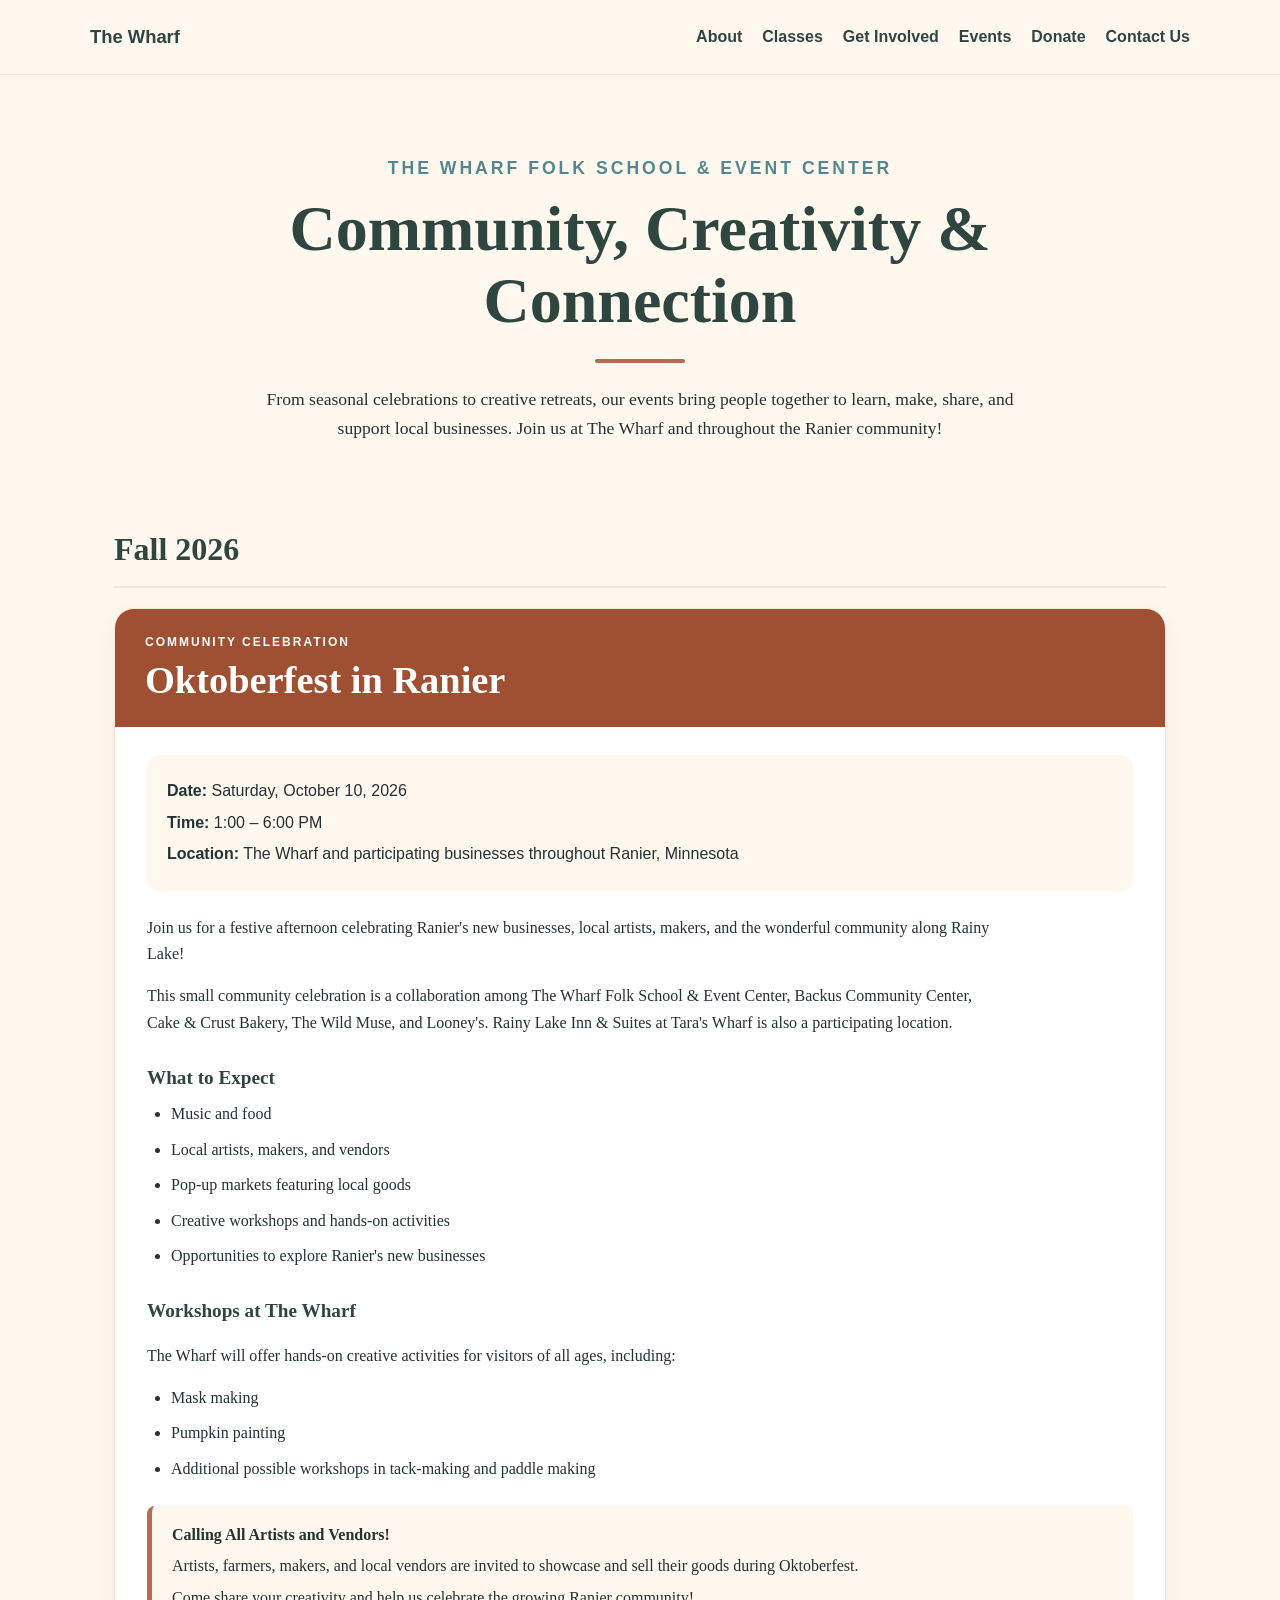
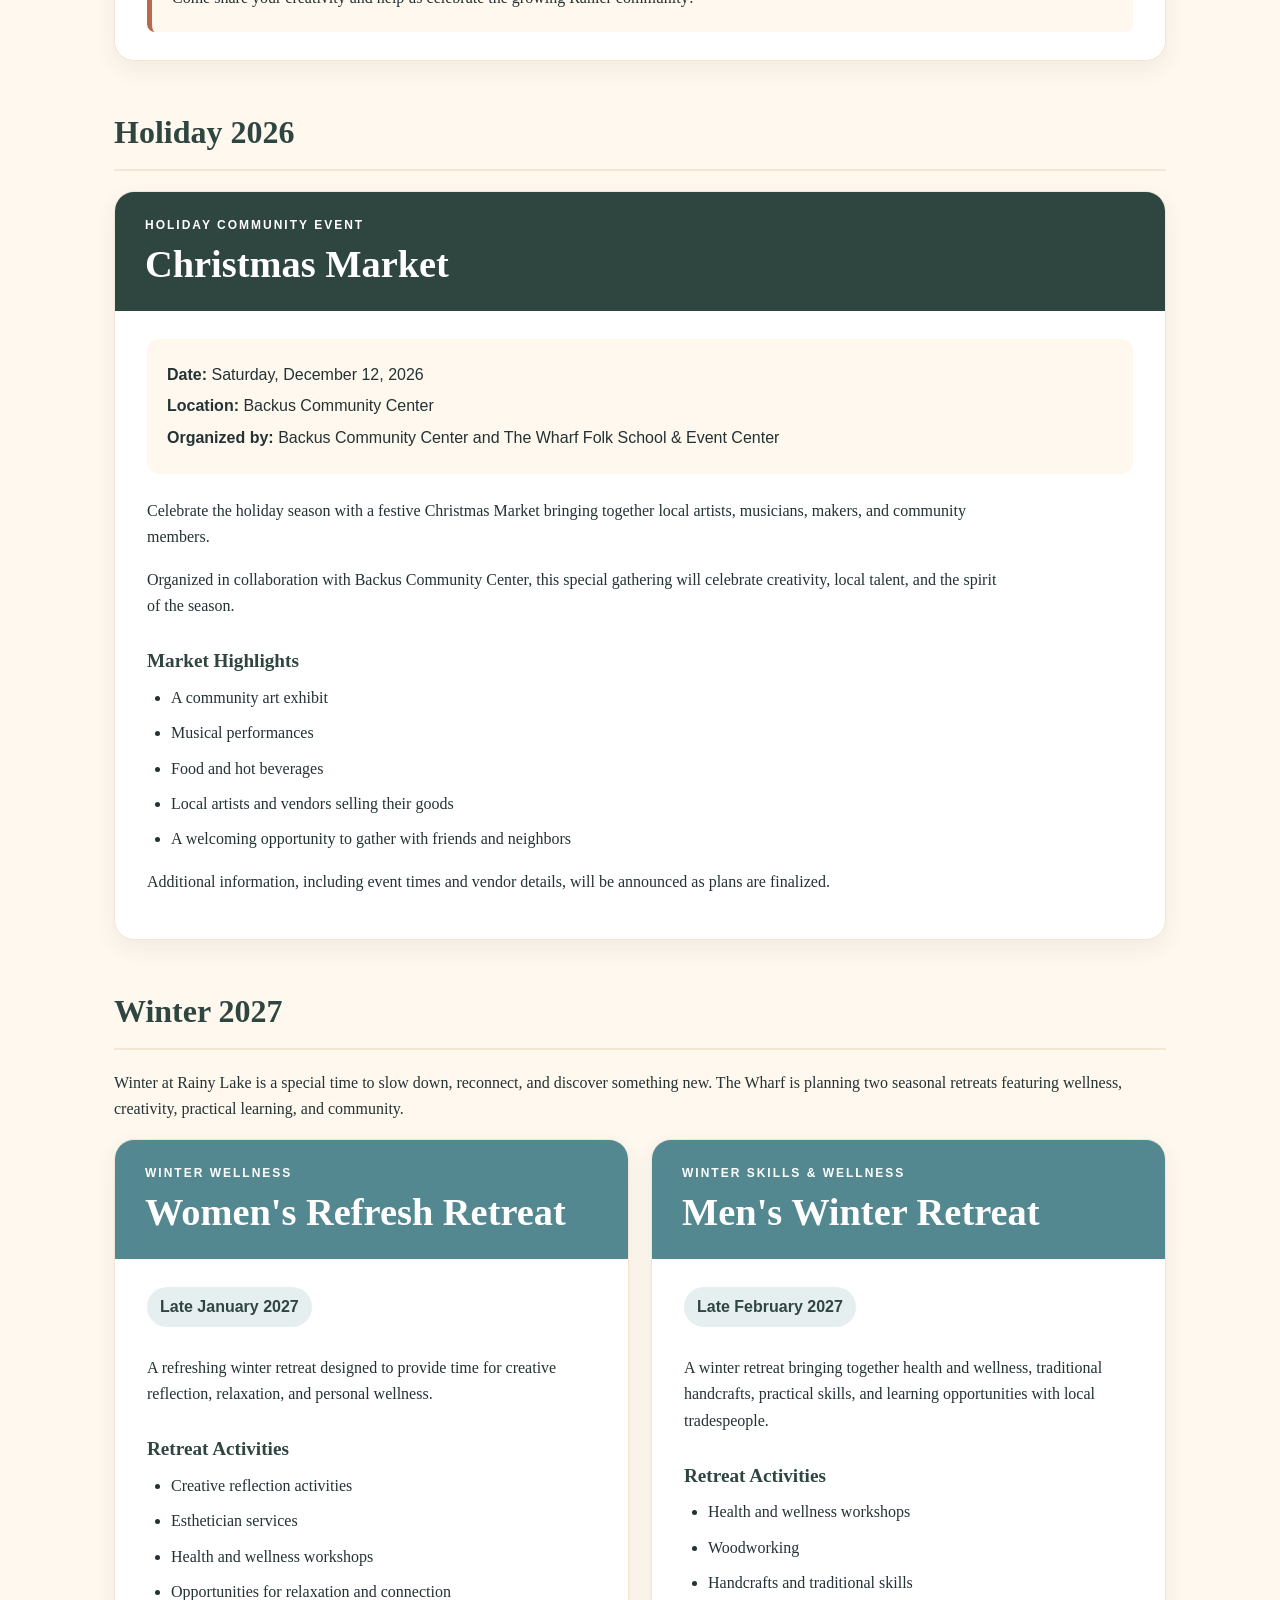
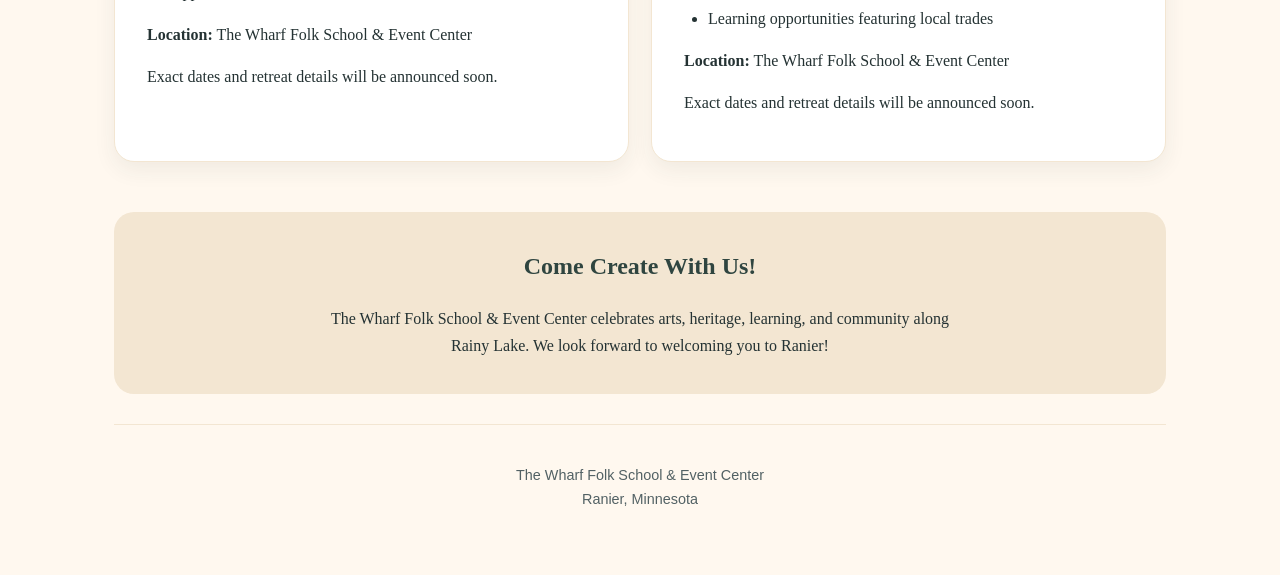
==== commit 7513ecf3: "Refactor events.html with updated structure and styles Updated HTML structure and styles for the eve" ====
--- a/events.html
+++ b/events.html
@@ -1,672 +1,807 @@
+
 <!DOCTYPE html>
 <html lang="en">
+
 <head>
-  <meta charset="UTF-8" />
-  <meta name="viewport" content="width=device-width, initial-scale=1.0" />
-
-  <title>Events | The Wharf Folk School &amp; Event Center</title>
-
-  <meta
-    name="description"
-    content="Upcoming events at The Wharf Folk School & Event Center in Ranier, Minnesota, including Oktoberfest, the Christmas Market, and winter retreats."
-  />
-
-  <style>
-    :root {
-      --wharf-green: #2f4540;
-      --wharf-blue: #548891;
-      --wharf-clay: #b66a50;
-      --wharf-cream: #fff8ef;
-      --wharf-sand: #f3e6d2;
-      --wharf-gold: #d8a64a;
-      --wharf-rust: #9f4f32;
-      --wharf-ink: #243233;
-      --wharf-muted: #5f6b6d;
-      --white: #ffffff;
+
+<meta charset="UTF-8">
+
+<meta name="viewport" content="width=device-width, initial-scale=1.0">
+
+<title>Events | The Wharf Folk School &amp; Event Center</title>
+
+<meta name="description" content="Upcoming events at The Wharf Folk School and Event Center in Ranier, Minnesota. Oktoberfest, Christmas Market, and winter retreats.">
+
+<style>
+
+/* =========================================
+   THE WHARF BRAND COLORS
+========================================= */
+
+:root {
+    --green: #2f4540;
+    --teal: #548891;
+    --clay: #b66a50;
+    --rust: #9f4f32;
+    --cream: #fff8ef;
+    --sand: #f3e6d2;
+    --ink: #243233;
+    --muted: #526164;
+    --white: #ffffff;
+}
+
+* {
+    box-sizing: border-box;
+}
+
+body {
+    margin: 0;
+    font-family: Georgia, "Times New Roman", serif;
+    background: var(--cream);
+    color: var(--ink);
+    line-height: 1.65;
+}
+
+.page-wrap {
+    max-width: 1100px;
+    margin: auto;
+    padding: 24px;
+}
+
+/* =========================================
+   NAVIGATION
+========================================= */
+
+header {
+    background: var(--cream);
+    border-bottom: 1px solid var(--sand);
+    padding: 22px 24px;
+}
+
+.nav-wrap {
+    max-width: 1100px;
+    margin: auto;
+    display: flex;
+    justify-content: space-between;
+    align-items: center;
+    flex-wrap: wrap;
+    gap: 18px;
+}
+
+.brand {
+    font-family: Arial, sans-serif;
+    font-weight: 800;
+    color: var(--green);
+    text-decoration: none;
+    font-size: 1.15rem;
+}
+
+nav {
+    display: flex;
+    flex-wrap: wrap;
+    gap: 20px;
+}
+
+nav a {
+    font-family: Arial, sans-serif;
+    font-weight: 700;
+    color: var(--green);
+    text-decoration: none;
+}
+
+nav a:hover,
+nav a:focus {
+    text-decoration: underline;
+}
+
+/* =========================================
+   PAGE INTRODUCTION
+========================================= */
+
+.hero {
+    text-align: center;
+    padding: 55px 15px 35px;
+}
+
+.eyebrow {
+    font-family: Arial, sans-serif;
+    text-transform: uppercase;
+    letter-spacing: 3px;
+    font-size: .8rem;
+    font-weight: 800;
+    color: var(--teal);
+}
+
+h1 {
+    font-size: clamp(2.4rem, 5vw, 4rem);
+    color: var(--green);
+    margin: 10px 0 15px;
+    line-height: 1.12;
+}
+
+.hero p {
+    max-width: 750px;
+    margin: auto;
+    font-size: 1.1rem;
+}
+
+.decorative-line {
+    width: 90px;
+    height: 4px;
+    background: var(--clay);
+    border-radius: 5px;
+    margin: 22px auto;
+}
+
+/* =========================================
+   SEASON HEADINGS
+========================================= */
+
+.season-heading {
+    margin: 45px 0 20px;
+    padding-bottom: 10px;
+    border-bottom: 2px solid var(--sand);
+}
+
+.season-heading h2 {
+    color: var(--green);
+    font-size: 2rem;
+    margin: 0;
+}
+
+/* =========================================
+   EVENT CARDS
+========================================= */
+
+.event-card {
+    background: var(--white);
+    border: 1px solid var(--sand);
+    border-radius: 20px;
+    overflow: hidden;
+    margin-bottom: 28px;
+    box-shadow: 0 8px 22px rgba(36,50,51,.07);
+}
+
+.event-banner {
+    padding: 24px 30px;
+    color: white;
+}
+
+.event-banner.fall {
+    background: var(--rust);
+}
+
+.event-banner.holiday {
+    background: var(--green);
+}
+
+.event-banner.winter {
+    background: var(--teal);
+}
+
+.event-banner .category {
+    font-family: Arial, sans-serif;
+    text-transform: uppercase;
+    letter-spacing: 2px;
+    font-size: .75rem;
+    font-weight: 800;
+    margin: 0 0 5px;
+}
+
+.event-banner h3 {
+    font-size: clamp(1.7rem, 3vw, 2.4rem);
+    line-height: 1.2;
+    margin: 0;
+    color: white;
+}
+
+.event-body {
+    padding: 28px 32px;
+}
+
+.event-meta {
+    background: var(--cream);
+    padding: 18px 20px;
+    border-radius: 12px;
+    font-family: Arial, sans-serif;
+    margin-bottom: 24px;
+}
+
+.event-meta p {
+    margin: 5px 0;
+}
+
+.event-body h4 {
+    color: var(--green);
+    font-size: 1.2rem;
+    margin-bottom: 8px;
+}
+
+.event-body ul {
+    padding-left: 24px;
+    margin-top: 8px;
+}
+
+.event-body li {
+    margin-bottom: 9px;
+}
+
+.event-body p {
+    max-width: 850px;
+}
+
+.partner-box {
+    background: var(--cream);
+    border-left: 5px solid var(--clay);
+    padding: 16px 20px;
+    border-radius: 8px;
+    margin-top: 24px;
+}
+
+.partner-box p {
+    margin: 5px 0;
+}
+
+/* =========================================
+   WINTER RETREATS
+========================================= */
+
+.retreat-grid {
+    display: grid;
+    grid-template-columns: repeat(2, minmax(0,1fr));
+    gap: 22px;
+}
+
+.retreat-grid .event-card {
+    margin-bottom: 0;
+}
+
+.date-label {
+    display: inline-block;
+    background: #e6eff0;
+    color: var(--green);
+    font-family: Arial, sans-serif;
+    font-weight: 800;
+    padding: 7px 13px;
+    border-radius: 30px;
+    margin-bottom: 12px;
+}
+
+/* =========================================
+   CLOSING MESSAGE
+========================================= */
+
+.closing {
+    text-align: center;
+    background: var(--sand);
+    border-radius: 20px;
+    padding: 35px 25px;
+    margin: 50px 0 30px;
+}
+
+.closing h2 {
+    color: var(--green);
+    margin-top: 0;
+}
+
+.closing p {
+    max-width: 650px;
+    margin: auto;
+}
+
+/* =========================================
+   FOOTER
+========================================= */
+
+footer {
+    border-top: 1px solid var(--sand);
+    padding: 25px 0;
+    text-align: center;
+    font-family: Arial, sans-serif;
+    color: var(--muted);
+    font-size: .9rem;
+}
+
+/* =========================================
+   MOBILE
+========================================= */
+
+@media (max-width: 760px) {
+
+    .page-wrap {
+        padding: 16px;
     }
 
-    * {
-      box-sizing: border-box;
+    .retreat-grid {
+        grid-template-columns: 1fr;
     }
 
-    body {
-      margin: 0;
-      font-family: Georgia, "Times New Roman", serif;
-      color: var(--wharf-ink);
-      background: var(--wharf-cream);
-      line-height: 1.6;
+    .event-body {
+        padding: 22px;
     }
 
-    .page-wrap {
-      max-width: 1100px;
-      margin: 0 auto;
-      padding: 24px;
+    .event-banner {
+        padding: 22px;
     }
 
-    header {
-      background: var(--wharf-cream);
-      border-bottom: 1px solid var(--wharf-sand);
-      padding: 22px 24px;
+    nav {
+        gap: 12px;
     }
 
-    .nav-wrap {
-      max-width: 1100px;
-      margin: 0 auto;
-      display: flex;
-      justify-content: space-between;
-      gap: 18px;
-      align-items: center;
-      flex-wrap: wrap;
+    .hero {
+        padding-top: 35px;
     }
 
-    .brand {
-      font-family: Arial, Helvetica, sans-serif;
-      font-weight: 800;
-      color: var(--wharf-green);
-      text-decoration: none;
-      font-size: 1.1rem;
-    }
-
-    nav {
-      display: flex;
-      gap: 22px;
-      flex-wrap: wrap;
-    }
-
-    nav a {
-      font-family: Arial, Helvetica, sans-serif;
-      font-weight: 800;
-      color: var(--wharf-green);
-      text-decoration: none;
-      font-size: 1rem;
-    }
-
-    nav a:hover,
-    nav a:focus {
-      text-decoration: underline;
-    }
-
-    .hero {
-      padding: 52px 0 26px;
-      text-align: center;
-    }
-
-    .eyebrow {
-      text-transform: uppercase;
-      letter-spacing: 0.14em;
-      font-family: Arial, Helvetica, sans-serif;
-      font-size: 0.8rem;
-      font-weight: 800;
-      color: var(--wharf-blue);
-      margin: 0 0 8px;
-    }
-
-    h1 {
-      margin: 0 0 14px;
-      font-size: clamp(2.35rem, 5vw, 3.8rem);
-      color: var(--wharf-green);
-      line-height: 1.08;
-    }
-
-    .hero p {
-      max-width: 780px;
-      margin: 0 auto;
-      font-size: 1.08rem;
-      color: var(--wharf-muted);
-    }
-
-    .section-card {
-      background: var(--white);
-      border: 1px solid var(--wharf-sand);
-      border-radius: 22px;
-      padding: 30px;
-      margin: 26px 0;
-      box-shadow: 0 8px 20px rgba(36, 50, 51, 0.08);
-    }
-
-    h2 {
-      margin-top: 0;
-      color: var(--wharf-green);
-      font-size: 2rem;
-      line-height: 1.2;
-    }
-
-    h3 {
-      color: var(--wharf-green);
-      line-height: 1.25;
-    }
-
-    .section-intro {
-      color: var(--wharf-muted);
-      max-width: 850px;
-    }
-
-    .featured-event {
-      display: grid;
-      grid-template-columns: 1.05fr 0.95fr;
-      gap: 28px;
-      align-items: start;
-      margin-top: 22px;
-      background: #fffaf2;
-      border: 1px solid var(--wharf-sand);
-      border-top: 8px solid var(--wharf-rust);
-      border-radius: 20px;
-      padding: 24px;
-    }
-
-    .featured-event h3 {
-      margin: 0 0 8px;
-      font-size: 1.9rem;
-    }
-
-    .event-date {
-      font-family: Arial, Helvetica, sans-serif;
-      font-weight: 800;
-      color: var(--wharf-rust);
-      font-size: 1.05rem;
-      margin-bottom: 16px;
-    }
-
-    .event-meta {
-      background: var(--wharf-sand);
-      border-radius: 14px;
-      padding: 14px 16px;
-      font-family: Arial, Helvetica, sans-serif;
-      font-size: 0.95rem;
-      margin: 16px 0;
-    }
-
-    .event-meta div {
-      margin-bottom: 5px;
-    }
-
-    .event-meta div:last-child {
-      margin-bottom: 0;
-    }
-
-    .event-list {
-      padding-left: 22px;
-    }
-
-    .event-list li {
-      margin-bottom: 8px;
-    }
-
-    .event-image {
-      width: 100%;
-      height: auto;
-      display: block;
-      border-radius: 16px;
-      border: 1px solid var(--wharf-sand);
-      box-shadow: 0 8px 18px rgba(36, 50, 51, 0.12);
-    }
-
-    .event-grid {
-      display: grid;
-      grid-template-columns: repeat(2, minmax(0, 1fr));
-      gap: 20px;
-      margin-top: 22px;
-    }
-
-    .event-card {
-      background: #fffaf2;
-      border: 1px solid var(--wharf-sand);
-      border-top: 7px solid var(--wharf-clay);
-      border-radius: 18px;
-      padding: 22px;
-      display: flex;
-      flex-direction: column;
-      gap: 10px;
-    }
-
-    .event-card.winter {
-      border-top-color: var(--wharf-blue);
-    }
-
-    .event-card h3 {
-      margin: 0;
-      font-size: 1.4rem;
-    }
-
-    .tba {
-      display: inline-block;
-      width: fit-content;
-      background: #e6f0f1;
-      color: var(--wharf-green);
-      border-radius: 999px;
-      padding: 5px 10px;
-      font-family: Arial, Helvetica, sans-serif;
-      font-size: 0.8rem;
-      font-weight: 800;
-      text-transform: uppercase;
-      letter-spacing: 0.04em;
-    }
-
-    .callout {
-      margin-top: 18px;
-      padding: 16px 18px;
-      background: #f7eee2;
-      border-left: 5px solid var(--wharf-gold);
-      border-radius: 12px;
-    }
-
-    .btn-row {
-      margin-top: 18px;
-      display: flex;
-      flex-wrap: wrap;
-      gap: 10px;
-    }
-
-    .btn {
-      display: inline-block;
-      text-decoration: none;
-      font-family: Arial, Helvetica, sans-serif;
-      font-weight: 800;
-      padding: 11px 16px;
-      border-radius: 999px;
-      border: 2px solid var(--wharf-green);
-    }
-
-    .btn.primary {
-      background: var(--wharf-green);
-      color: white;
-    }
-
-    .btn.secondary {
-      background: transparent;
-      color: var(--wharf-green);
-    }
-
-    .btn:hover,
-    .btn:focus {
-      opacity: 0.88;
-    }
-
-    .membership-list {
-      display: grid;
-      gap: 12px;
-      margin: 18px 0;
-      padding: 0;
-      list-style: none;
-    }
-
-    .membership-list li {
-      background: #fffaf2;
-      border: 1px solid var(--wharf-sand);
-      border-radius: 14px;
-      padding: 14px 16px;
-      font-family: Arial, Helvetica, sans-serif;
-    }
-
-    footer {
-      margin-top: 40px;
-      padding: 24px 0;
-      border-top: 1px solid var(--wharf-sand);
-      color: var(--wharf-muted);
-      font-family: Arial, Helvetica, sans-serif;
-      font-size: 0.92rem;
-    }
-
-    @media (max-width: 800px) {
-      .featured-event,
-      .event-grid {
-        grid-template-columns: 1fr;
-      }
-
-      nav {
-        gap: 14px;
-      }
-
-      .page-wrap {
-        padding: 18px;
-      }
-
-      .section-card {
-        padding: 22px;
-      }
-    }
-  </style>
+}
+
+</style>
+
 </head>
 
 <body>
 
-  <header>
-    <div class="nav-wrap">
-
-      <a class="brand" href="index.html">
-        The Wharf
-      </a>
-
-      <nav aria-label="Main navigation">
-        <a href="index.html#about">About</a>
-        <a href="index.html#classes">Classes</a>
-        <a href="index.html#get-involved">Get Involved</a>
-        <a href="events.html">Events</a>
-        <a href="index.html#donate">Donate</a>
-        <a href="index.html#contact">Contact Us</a>
-      </nav>
-
-    </div>
-  </header>
-
-
-  <main class="page-wrap">
-
-    <section class="hero">
-
-      <p class="eyebrow">
-        Gather • Create • Connect
-      </p>
-
-      <h1>
-        Upcoming Events at The Wharf
-      </h1>
-
-      <p>
-        Join The Wharf Folk School &amp; Event Center for seasonal celebrations,
-        creative workshops, community gatherings, and opportunities to connect
-        with neighbors, artists, makers, and local businesses in Ranier.
-      </p>
-
-    </section>
-
-
-    <section class="section-card">
-
-      <h2>Fall 2026</h2>
-
-      <p class="section-intro">
-        Celebrate fall in Ranier with local businesses, food, music,
-        creativity, and community.
-      </p>
-
-
-      <article class="featured-event">
-
-        <div>
-
-          <p class="eyebrow">
-            Featured Event
-          </p>
-
-          <h3>
-            Oktoberfest in Ranier
-          </h3>
-
-          <p class="event-date">
-            Saturday, October 10, 2026 · 1:00–6:00 PM
-          </p>
-
-          <p>
-            Join us for a community-focused Oktoberfest celebrating the new
-            businesses of Ranier and bringing neighbors, visitors, artists,
-            makers, and local organizations together for an afternoon of
-            fall fun.
-          </p>
-
-          <div class="event-meta">
-
-            <div>
-              <strong>Location:</strong>
-              The Wharf, Rainy Lake Inn &amp; Suites, Looney's,
-              Cake &amp; Crust Bakery, and The Wild Muse
-            </div>
-
-            <div>
-              <strong>Community Partners:</strong>
-              Backus Community Center, Cake &amp; Crust Bakery,
-              The Wild Muse, and Looney's
-            </div>
-
-          </div>
-
-          <h4>Enjoy:</h4>
-
-          <ul class="event-list">
-            <li>Music, food, and fall festivities</li>
-            <li>Artists, makers, and local vendors</li>
-            <li>Pop-up markets</li>
-            <li>Creative workshops and hands-on activities</li>
-          </ul>
-
-          <h4>Activities at The Wharf may include:</h4>
-
-          <ul class="event-list">
-            <li>Mask making</li>
-            <li>Pumpkin painting</li>
-            <li>Tack-making</li>
-            <li>Paddle making</li>
-          </ul>
-
-          <div class="callout">
-            <strong>Artists and vendors are welcome!</strong><br />
-            Local artists, makers, farmers, and vendors are invited to
-            show and sell their goods during the celebration.
-          </div>
-
-          <div class="btn-row">
-
-            <a
-              class="btn primary"
-              href="oktoberfest-ranier-2026.png"
-              target="_blank"
-              rel="noopener"
-            >
-              View Oktoberfest Flyer
-            </a>
-
-            <a
-              class="btn secondary"
-              href="mailto:marnieatthewharf@gmail.com"
-            >
-              Contact The Wharf
-            </a>
-
-          </div>
-
-        </div>
-
-
-        <div>
-
-          <img
-            class="event-image"
-            src="oktoberfest-ranier-2026.png"
-            alt="Oktoberfest in Ranier flyer for October 10, 2026, featuring The Wharf and participating Ranier businesses."
-          />
-
-        </div>
-
-      </article>
-
-    </section>
-
-
-    <section class="section-card">
-
-      <h2>Holiday 2026</h2>
-
-      <div class="event-grid">
-
-        <article class="event-card">
-
-          <h3>
-            Christmas Market
-          </h3>
-
-          <p class="event-date">
-            Saturday, December 12, 2026
-          </p>
-
-          <div class="event-meta">
-
-            <div>
-              <strong>Location:</strong>
-              Backus Community Center
-            </div>
-
-            <div>
-              <strong>Presented by:</strong>
-              Backus Community Center and The Wharf Folk School &amp; Event Center
-            </div>
-
-          </div>
-
-          <p>
-            Celebrate the holiday season at a festive community Christmas
-            Market organized by Backus Community Center and The Wharf.
-          </p>
-
-          <ul class="event-list">
-            <li>Community art exhibit</li>
-            <li>Musical performances</li>
-            <li>Food and hot beverages</li>
-            <li>Local artists, makers, and vendors selling their goods</li>
-          </ul>
-
-          <p>
-            Additional details, including times and vendor information,
-            will be announced as plans are finalized.
-          </p>
-
-        </article>
-
-      </div>
-
-    </section>
-
-
-    <section class="section-card">
-
-      <h2>Winter Retreats at The Wharf</h2>
-
-      <p class="section-intro">
-        Winter at Rainy Lake offers time to slow down, reconnect, learn,
-        and create. The Wharf is planning two seasonal retreats focused
-        on wellness, creativity, handcrafts, and community.
-      </p>
-
-
-      <div class="event-grid">
-
-        <article class="event-card winter">
-
-          <span class="tba">
-            Late January 2027
-          </span>
-
-          <h3>
-            Women's Refresh Retreat
-          </h3>
-
-          <p>
-            A winter weekend designed to refresh, restore, and inspire.
-          </p>
-
-          <ul class="event-list">
-            <li>Creative reflection activities</li>
-            <li>Esthetician services</li>
-            <li>Health and wellness workshops</li>
-            <li>Time for relaxation and connection</li>
-          </ul>
-
-          <p>
-            Exact dates, registration information, and retreat details
-            will be announced soon.
-          </p>
-
-        </article>
-
-
-        <article class="event-card winter">
-
-          <span class="tba">
-            Late February 2027
-          </span>
-
-          <h3>
-            Men's Winter Retreat
-          </h3>
-
-          <p>
-            A hands-on winter retreat combining wellness, practical
-            learning, and traditional skills.
-          </p>
-
-          <ul class="event-list">
-            <li>Health and wellness workshops</li>
-            <li>Woodworking</li>
-            <li>Handcrafts</li>
-            <li>Learning opportunities with featured local trades</li>
-          </ul>
-
-          <p>
-            Exact dates, instructors, and registration information
-            will be announced as plans are finalized.
-          </p>
-
-        </article>
-
-      </div>
-
-    </section>
-
-
-    <section class="section-card">
-
-      <h2>Membership Options</h2>
-
-      <p>
-        Memberships help support folk school learning, arts, heritage,
-        and community gathering at The Wharf.
-      </p>
-
-      <p>
-        As a special inaugural membership benefit, members receive
-        complimentary tuition for eligible classes during our first year.
-        Some workshops may require separate materials, supplies, or
-        special event fees.
-      </p>
-
-      <ul class="membership-list">
-
-        <li>
-          <strong>Individual Membership:</strong>
-          $10
-        </li>
-
-        <li>
-          <strong>Family Membership:</strong>
-          $15 for a family residing in the same household
-        </li>
-
-      </ul>
-
-      <div class="btn-row">
-
-        <a
-          class="btn primary"
-          href="https://www.zeffy.com/en-US/ticketing/the-wharf-folk-school-and-event-centers-memberships"
-          target="_blank"
-          rel="noopener"
-        >
-          Become a Member
-        </a>
-
-      </div>
-
-    </section>
-
-
-    <footer>
-
-      <p>
-        The Wharf Folk School &amp; Event Center · Ranier, Minnesota
-      </p>
-
-    </footer>
-
-  </main>
+<!-- =====================================
+     WEBSITE NAVIGATION
+===================================== -->
+
+<header>
+
+<div class="nav-wrap">
+
+<a class="brand" href="index.html">
+The Wharf
+</a>
+
+<nav aria-label="Main navigation">
+
+<a href="index.html#about">About</a>
+
+<a href="index.html#classes">Classes</a>
+
+<a href="index.html#get-involved">Get Involved</a>
+
+<a href="events.html" aria-current="page">Events</a>
+
+<a href="index.html#donate">Donate</a>
+
+<a href="index.html#contact">Contact Us</a>
+
+</nav>
+
+</div>
+
+</header>
+
+
+<main class="page-wrap">
+
+<!-- =====================================
+     PAGE INTRODUCTION
+===================================== -->
+
+<section class="hero">
+
+<p class="eyebrow">
+The Wharf Folk School &amp; Event Center
+</p>
+
+<h1>
+Community, Creativity &amp; Connection
+</h1>
+
+<div class="decorative-line"></div>
+
+<p>
+From seasonal celebrations to creative retreats, our events bring
+people together to learn, make, share, and support local businesses.
+
+Join us at The Wharf and throughout the Ranier community!
+</p>
+
+</section>
+
+
+<!-- =====================================
+     FALL 2026
+===================================== -->
+
+<section aria-labelledby="fall-heading">
+
+<div class="season-heading">
+
+<h2 id="fall-heading">
+Fall 2026
+</h2>
+
+</div>
+
+
+<article class="event-card">
+
+<div class="event-banner fall">
+
+<p class="category">
+Community Celebration
+</p>
+
+<h3>
+Oktoberfest in Ranier
+</h3>
+
+</div>
+
+
+<div class="event-body">
+
+<div class="event-meta">
+
+<p>
+<strong>Date:</strong>
+Saturday, October 10, 2026
+</p>
+
+<p>
+<strong>Time:</strong>
+1:00 – 6:00 PM
+</p>
+
+<p>
+<strong>Location:</strong>
+The Wharf and participating businesses throughout Ranier, Minnesota
+</p>
+
+</div>
+
+
+<p>
+Join us for a festive afternoon celebrating Ranier's new businesses,
+local artists, makers, and the wonderful community along Rainy Lake!
+</p>
+
+<p>
+This small community celebration is a collaboration among
+The Wharf Folk School &amp; Event Center,
+Backus Community Center, Cake &amp; Crust Bakery,
+The Wild Muse, and Looney's.
+Rainy Lake Inn &amp; Suites at Tara's Wharf is also
+a participating location.
+</p>
+
+
+<h4>What to Expect</h4>
+
+<ul>
+
+<li>Music and food</li>
+
+<li>Local artists, makers, and vendors</li>
+
+<li>Pop-up markets featuring local goods</li>
+
+<li>Creative workshops and hands-on activities</li>
+
+<li>Opportunities to explore Ranier's new businesses</li>
+
+</ul>
+
+
+<h4>Workshops at The Wharf</h4>
+
+<p>
+The Wharf will offer hands-on creative activities for visitors
+of all ages, including:
+</p>
+
+<ul>
+
+<li>Mask making</li>
+
+<li>Pumpkin painting</li>
+
+<li>Additional possible workshops in tack-making and paddle making</li>
+
+</ul>
+
+
+<div class="partner-box">
+
+<strong>Calling All Artists and Vendors!</strong>
+
+<p>
+Artists, farmers, makers, and local vendors are invited to
+showcase and sell their goods during Oktoberfest.
+</p>
+
+<p>
+Come share your creativity and help us celebrate the
+growing Ranier community!
+</p>
+
+</div>
+
+</div>
+
+</article>
+
+</section>
+
+
+<!-- =====================================
+     HOLIDAY 2026
+===================================== -->
+
+<section aria-labelledby="holiday-heading">
+
+<div class="season-heading">
+
+<h2 id="holiday-heading">
+Holiday 2026
+</h2>
+
+</div>
+
+
+<article class="event-card">
+
+<div class="event-banner holiday">
+
+<p class="category">
+Holiday Community Event
+</p>
+
+<h3>
+Christmas Market
+</h3>
+
+</div>
+
+
+<div class="event-body">
+
+<div class="event-meta">
+
+<p>
+<strong>Date:</strong>
+Saturday, December 12, 2026
+</p>
+
+<p>
+<strong>Location:</strong>
+Backus Community Center
+</p>
+
+<p>
+<strong>Organized by:</strong>
+Backus Community Center and The Wharf Folk School &amp; Event Center
+</p>
+
+</div>
+
+
+<p>
+Celebrate the holiday season with a festive Christmas Market
+bringing together local artists, musicians, makers, and
+community members.
+</p>
+
+<p>
+Organized in collaboration with Backus Community Center,
+this special gathering will celebrate creativity, local talent,
+and the spirit of the season.
+</p>
+
+
+<h4>Market Highlights</h4>
+
+<ul>
+
+<li>A community art exhibit</li>
+
+<li>Musical performances</li>
+
+<li>Food and hot beverages</li>
+
+<li>Local artists and vendors selling their goods</li>
+
+<li>A welcoming opportunity to gather with friends and neighbors</li>
+
+</ul>
+
+
+<p>
+Additional information, including event times and vendor details,
+will be announced as plans are finalized.
+</p>
+
+</div>
+
+</article>
+
+</section>
+
+
+<!-- =====================================
+     WINTER 2027
+===================================== -->
+
+<section aria-labelledby="winter-heading">
+
+<div class="season-heading">
+
+<h2 id="winter-heading">
+Winter 2027
+</h2>
+
+</div>
+
+
+<p>
+Winter at Rainy Lake is a special time to slow down,
+reconnect, and discover something new.
+
+The Wharf is planning two seasonal retreats featuring wellness,
+creativity, practical learning, and community.
+</p>
+
+
+<div class="retreat-grid">
+
+
+<!-- WOMEN'S RETREAT -->
+
+<article class="event-card">
+
+<div class="event-banner winter">
+
+<p class="category">
+Winter Wellness
+</p>
+
+<h3>
+Women's Refresh Retreat
+</h3>
+
+</div>
+
+
+<div class="event-body">
+
+<span class="date-label">
+Late January 2027
+</span>
+
+<p>
+A refreshing winter retreat designed to provide time for
+creative reflection, relaxation, and personal wellness.
+</p>
+
+
+<h4>Retreat Activities</h4>
+
+<ul>
+
+<li>Creative reflection activities</li>
+
+<li>Esthetician services</li>
+
+<li>Health and wellness workshops</li>
+
+<li>Opportunities for relaxation and connection</li>
+
+</ul>
+
+
+<p>
+<strong>Location:</strong>
+The Wharf Folk School &amp; Event Center
+</p>
+
+<p>
+Exact dates and retreat details will be announced soon.
+</p>
+
+</div>
+
+</article>
+
+
+<!-- MEN'S RETREAT -->
+
+<article class="event-card">
+
+<div class="event-banner winter">
+
+<p class="category">
+Winter Skills &amp; Wellness
+</p>
+
+<h3>
+Men's Winter Retreat
+</h3>
+
+</div>
+
+
+<div class="event-body">
+
+<span class="date-label">
+Late February 2027
+</span>
+
+<p>
+A winter retreat bringing together health and wellness,
+traditional handcrafts, practical skills, and learning
+opportunities with local tradespeople.
+</p>
+
+
+<h4>Retreat Activities</h4>
+
+<ul>
+
+<li>Health and wellness workshops</li>
+
+<li>Woodworking</li>
+
+<li>Handcrafts and traditional skills</li>
+
+<li>Learning opportunities featuring local trades</li>
+
+</ul>
+
+
+<p>
+<strong>Location:</strong>
+The Wharf Folk School &amp; Event Center
+</p>
+
+<p>
+Exact dates and retreat details will be announced soon.
+</p>
+
+</div>
+
+</article>
+
+
+</div>
+
+</section>
+
+
+<!-- =====================================
+     CLOSING MESSAGE
+===================================== -->
+
+<section class="closing">
+
+<h2>
+Come Create With Us!
+</h2>
+
+<p>
+The Wharf Folk School &amp; Event Center celebrates
+arts, heritage, learning, and community along Rainy Lake.
+
+We look forward to welcoming you to Ranier!
+</p>
+
+</section>
+
+
+<footer>
+
+<p>
+The Wharf Folk School &amp; Event Center
+<br>
+Ranier, Minnesota
+</p>
+
+</footer>
+
+
+</main>
 
 </body>
+
 </html>
